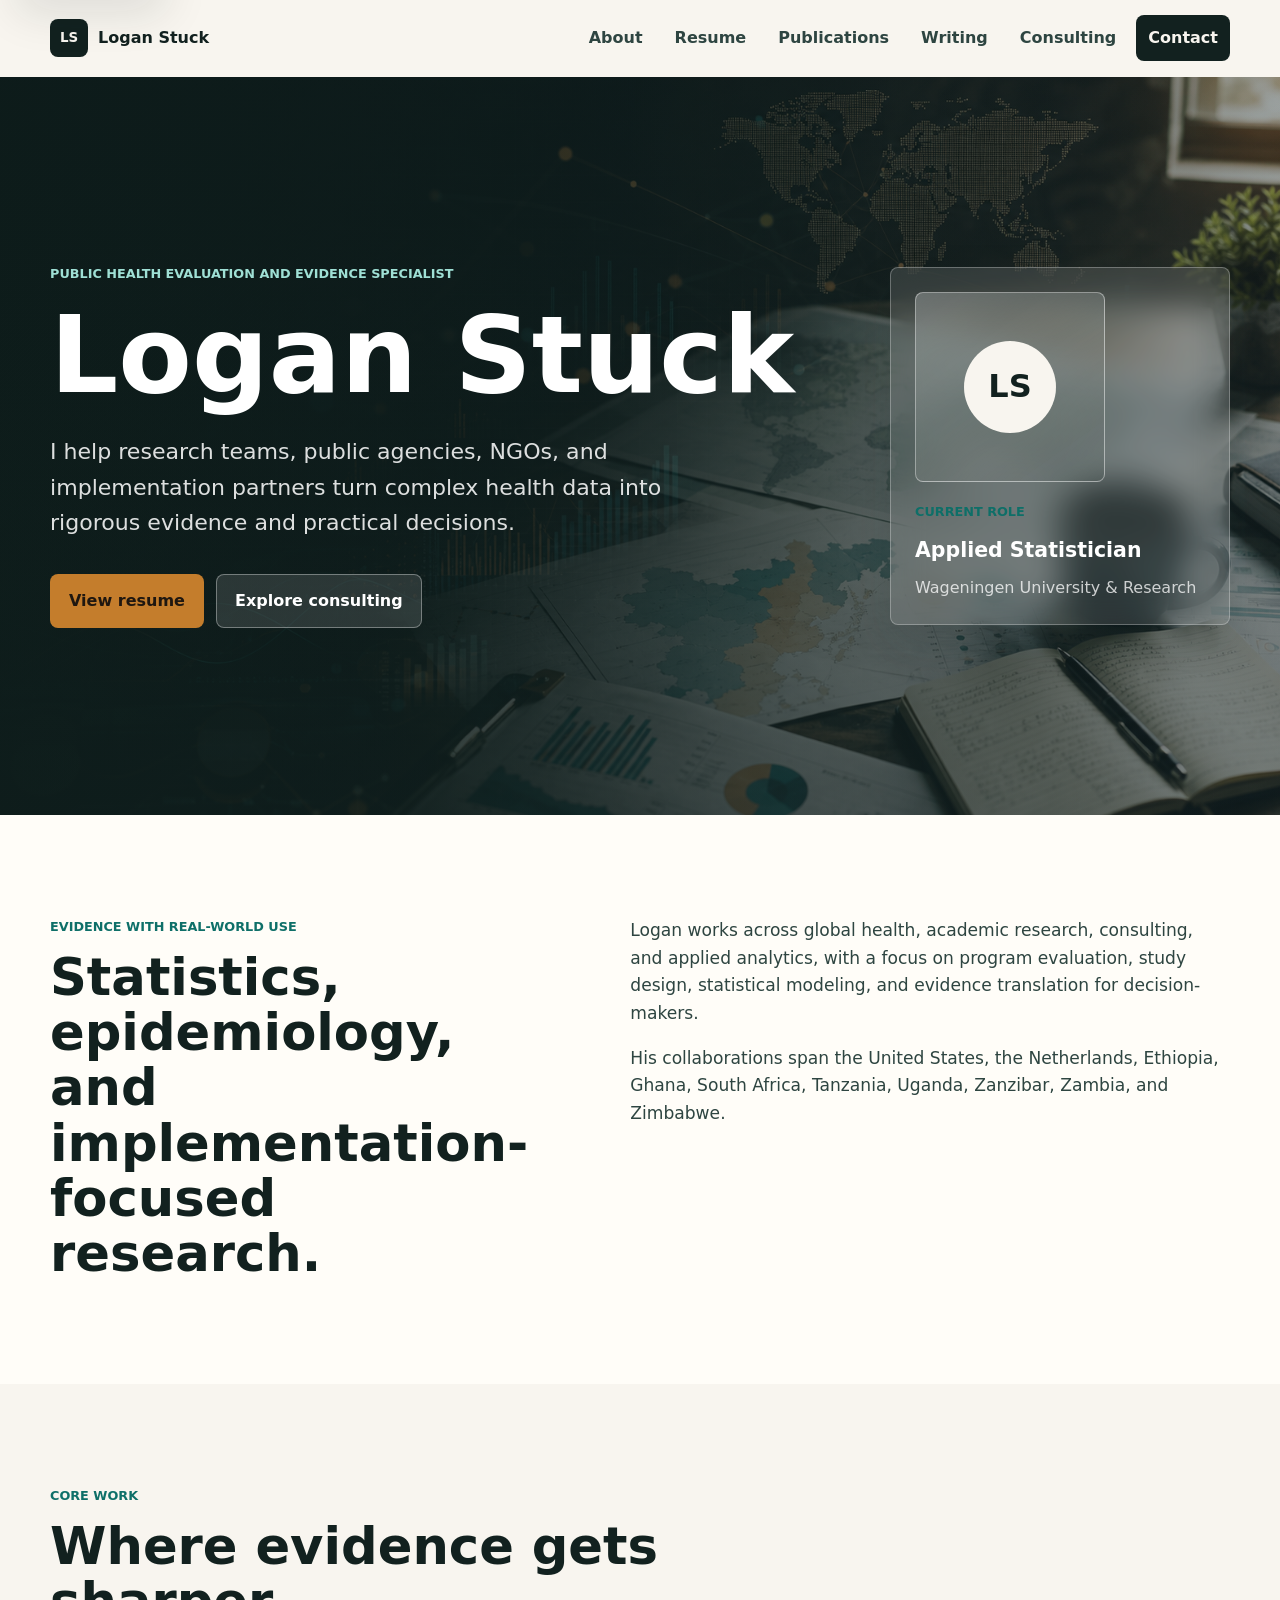
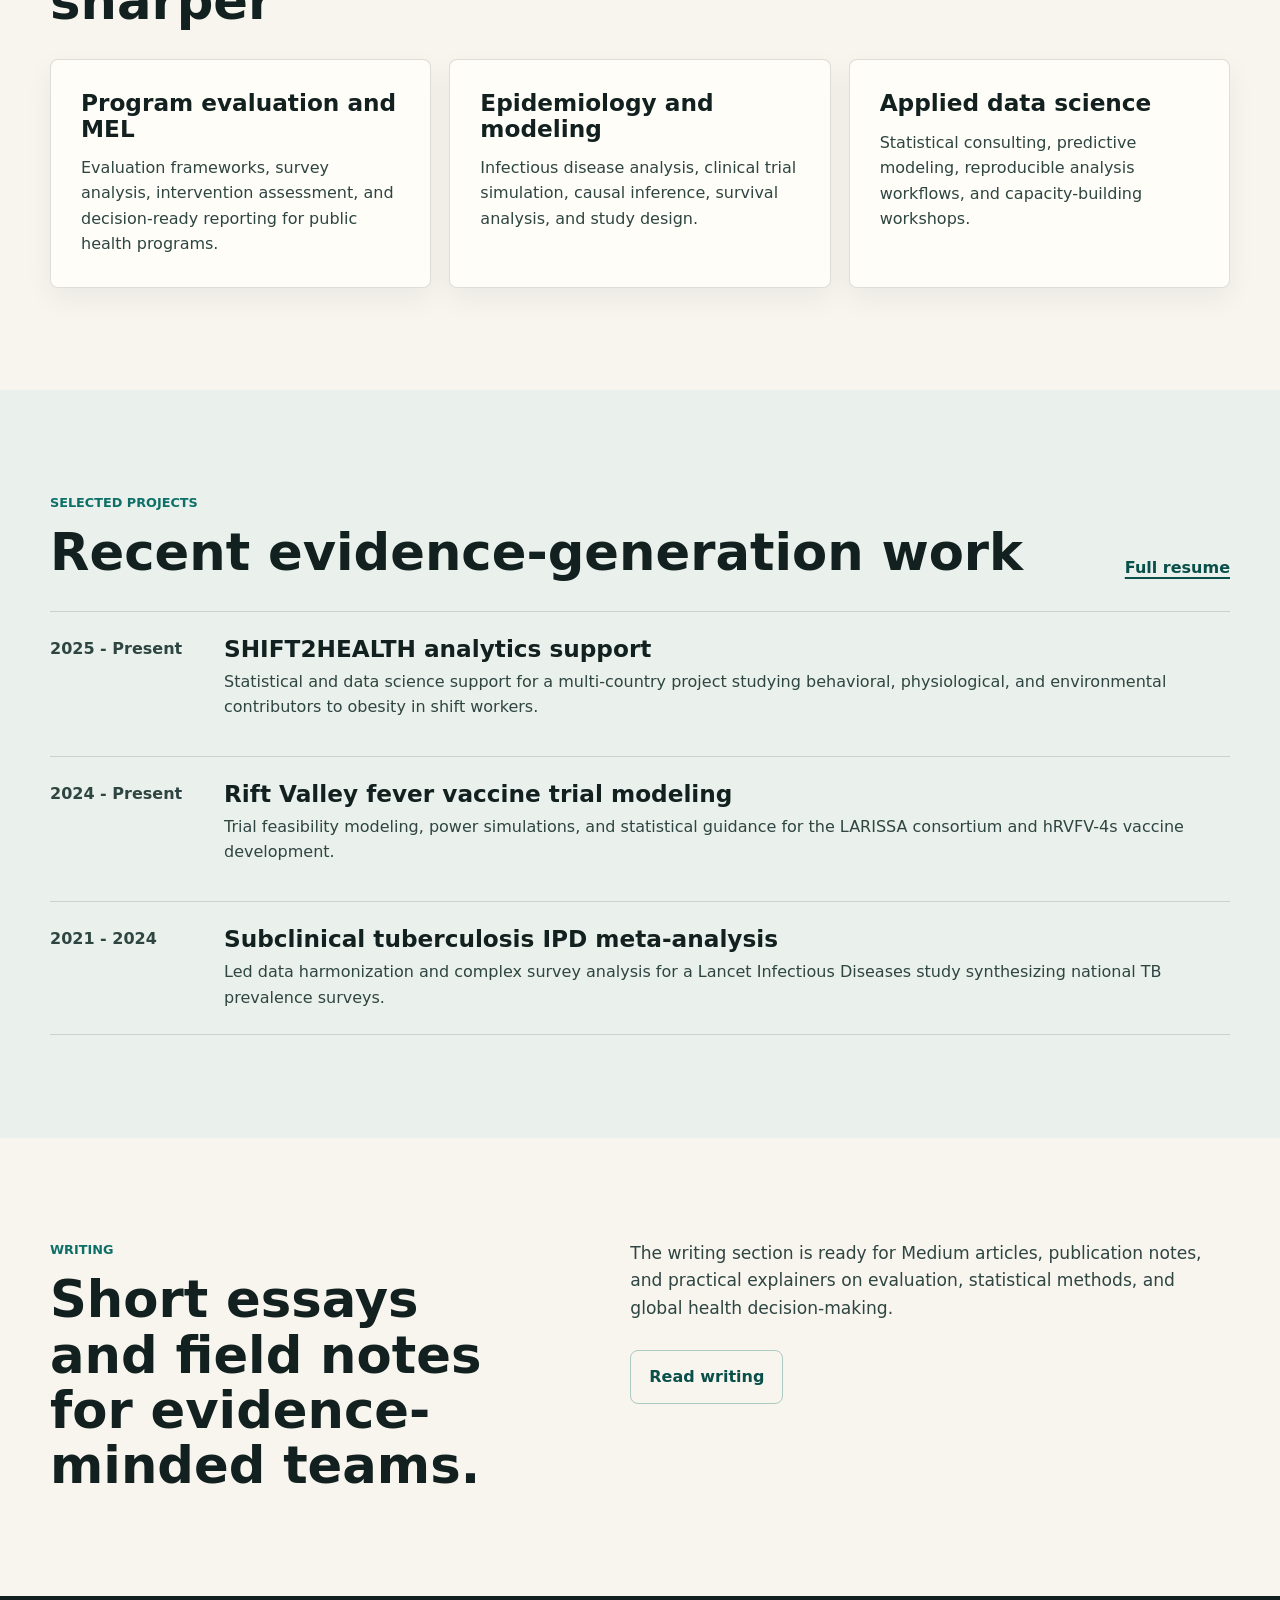
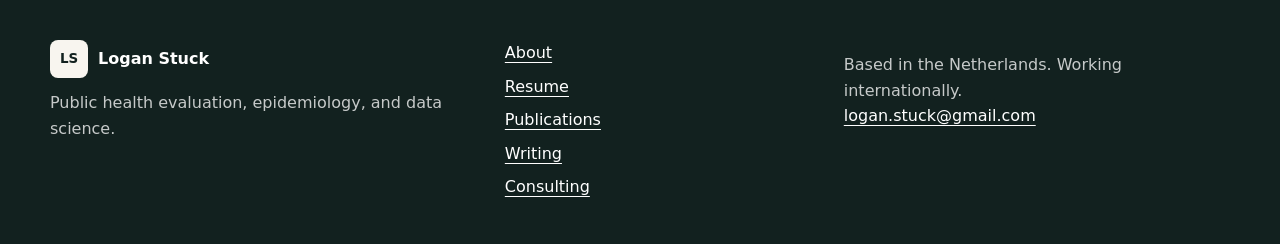
==== index.html @ f43419c1 "Initial static site" ====
<!doctype html>
<html lang="en">
  <head>
    <meta charset="utf-8">
    <meta name="viewport" content="width=device-width, initial-scale=1">
    <title>Logan Stuck | Public Health Evaluation, Epidemiology, and Data Science</title>
    <meta
      name="description"
      content="Logan Stuck is a public health evaluation and evidence specialist working across epidemiology, statistics, monitoring and evaluation, and data-informed decision support."
    >
    <link rel="canonical" href="https://loganstuck.com/">
    <link rel="icon" href="favicon.svg" type="image/svg+xml">
    <link rel="stylesheet" href="assets/css/styles.css">
  </head>
  <body>
    <a class="skip-link" href="#main">Skip to content</a>
    <header class="site-header" data-site-header>
      <div class="container header-inner">
        <a class="brand" href="index.html" aria-label="Logan Stuck home">
          <span class="brand-mark">LS</span>
          <span>Logan Stuck</span>
        </a>
        <button class="nav-toggle" type="button" aria-expanded="false" aria-controls="primary-nav">
          Menu
        </button>
        <nav class="primary-nav" id="primary-nav" aria-label="Primary navigation">
          <a href="about.html">About</a>
          <a href="resume.html">Resume</a>
          <a href="publications.html">Publications</a>
          <a href="writing.html">Writing</a>
          <a href="consulting.html">Consulting</a>
          <a class="nav-cta" href="mailto:logan.stuck@gmail.com">Contact</a>
        </nav>
      </div>
    </header>

    <main id="main">
      <section class="hero hero-home" aria-label="Introduction">
        <div class="hero-overlay"></div>
        <div class="container hero-grid">
          <div class="hero-copy">
            <p class="eyebrow">Public health evaluation and evidence specialist</p>
            <h1>Logan Stuck</h1>
            <p class="hero-lede">
              I help research teams, public agencies, NGOs, and implementation partners turn
              complex health data into rigorous evidence and practical decisions.
            </p>
            <div class="hero-actions" aria-label="Primary actions">
              <a class="button button-primary" href="resume.html">View resume</a>
              <a class="button button-secondary" href="consulting.html">Explore consulting</a>
            </div>
          </div>
          <aside class="profile-panel" aria-label="Professional profile summary">
            <div class="headshot-placeholder" role="img" aria-label="Headshot placeholder for Logan Stuck">
              <span>LS</span>
            </div>
            <div>
              <p class="panel-kicker">Current role</p>
              <p class="panel-title">Applied Statistician</p>
              <p class="panel-text">Wageningen University &amp; Research</p>
            </div>
          </aside>
        </div>
      </section>

      <section class="section section-light">
        <div class="container split-layout">
          <div>
            <p class="eyebrow">Evidence with real-world use</p>
            <h2>Statistics, epidemiology, and implementation-focused research.</h2>
          </div>
          <div class="rich-text">
            <p>
              Logan works across global health, academic research, consulting, and applied analytics,
              with a focus on program evaluation, study design, statistical modeling, and evidence
              translation for decision-makers.
            </p>
            <p>
              His collaborations span the United States, the Netherlands, Ethiopia, Ghana, South
              Africa, Tanzania, Uganda, Zanzibar, Zambia, and Zimbabwe.
            </p>
          </div>
        </div>
      </section>

      <section class="section">
        <div class="container">
          <div class="section-heading">
            <p class="eyebrow">Core work</p>
            <h2>Where evidence gets sharper</h2>
          </div>
          <div class="card-grid three">
            <article class="feature-card">
              <h3>Program evaluation and MEL</h3>
              <p>
                Evaluation frameworks, survey analysis, intervention assessment, and decision-ready
                reporting for public health programs.
              </p>
            </article>
            <article class="feature-card">
              <h3>Epidemiology and modeling</h3>
              <p>
                Infectious disease analysis, clinical trial simulation, causal inference, survival
                analysis, and study design.
              </p>
            </article>
            <article class="feature-card">
              <h3>Applied data science</h3>
              <p>
                Statistical consulting, predictive modeling, reproducible analysis workflows, and
                capacity-building workshops.
              </p>
            </article>
          </div>
        </div>
      </section>

      <section class="section section-muted">
        <div class="container">
          <div class="section-heading section-heading-row">
            <div>
              <p class="eyebrow">Selected projects</p>
              <h2>Recent evidence-generation work</h2>
            </div>
            <a class="text-link" href="resume.html#projects">Full resume</a>
          </div>
          <div class="project-list">
            <article class="project-item">
              <p class="project-year">2025 - Present</p>
              <div>
                <h3>SHIFT2HEALTH analytics support</h3>
                <p>
                  Statistical and data science support for a multi-country project studying behavioral,
                  physiological, and environmental contributors to obesity in shift workers.
                </p>
              </div>
            </article>
            <article class="project-item">
              <p class="project-year">2024 - Present</p>
              <div>
                <h3>Rift Valley fever vaccine trial modeling</h3>
                <p>
                  Trial feasibility modeling, power simulations, and statistical guidance for the
                  LARISSA consortium and hRVFV-4s vaccine development.
                </p>
              </div>
            </article>
            <article class="project-item">
              <p class="project-year">2021 - 2024</p>
              <div>
                <h3>Subclinical tuberculosis IPD meta-analysis</h3>
                <p>
                  Led data harmonization and complex survey analysis for a Lancet Infectious Diseases
                  study synthesizing national TB prevalence surveys.
                </p>
              </div>
            </article>
          </div>
        </div>
      </section>

      <section class="section">
        <div class="container split-layout">
          <div>
            <p class="eyebrow">Writing</p>
            <h2>Short essays and field notes for evidence-minded teams.</h2>
          </div>
          <div class="rich-text">
            <p>
              The writing section is ready for Medium articles, publication notes, and practical
              explainers on evaluation, statistical methods, and global health decision-making.
            </p>
            <a class="button button-outline" href="writing.html">Read writing</a>
          </div>
        </div>
      </section>
    </main>

    <footer class="site-footer">
      <div class="container footer-grid">
        <div>
          <a class="brand footer-brand" href="index.html" aria-label="Logan Stuck home">
            <span class="brand-mark">LS</span>
            <span>Logan Stuck</span>
          </a>
          <p>Public health evaluation, epidemiology, and data science.</p>
        </div>
        <div class="footer-links" aria-label="Footer navigation">
          <a href="about.html">About</a>
          <a href="resume.html">Resume</a>
          <a href="publications.html">Publications</a>
          <a href="writing.html">Writing</a>
          <a href="consulting.html">Consulting</a>
        </div>
        <div class="footer-contact">
          <p>Based in the Netherlands. Working internationally.</p>
          <a href="mailto:logan.stuck@gmail.com">logan.stuck@gmail.com</a>
        </div>
      </div>
    </footer>
    <script src="assets/js/site.js"></script>
  </body>
</html>
---- assets/css/styles.css ----
:root {
  --ink: #12211f;
  --ink-soft: #2e4541;
  --paper: #f8f5ef;
  --surface: #fffdf8;
  --mist: #eaf0eb;
  --teal: #0e6f68;
  --teal-dark: #0a4f4a;
  --amber: #c47d2c;
  --clay: #9c5f4d;
  --line: rgba(18, 33, 31, 0.14);
  --shadow: 0 18px 45px rgba(20, 35, 32, 0.12);
  --radius: 8px;
  --max-width: 1180px;
}

* {
  box-sizing: border-box;
}

html {
  scroll-behavior: smooth;
}

body {
  margin: 0;
  background: var(--paper);
  color: var(--ink);
  font-family: Inter, ui-sans-serif, system-ui, -apple-system, BlinkMacSystemFont, "Segoe UI", sans-serif;
  font-size: 16px;
  line-height: 1.6;
}

img {
  display: block;
  max-width: 100%;
}

a {
  color: inherit;
}

.container {
  width: min(var(--max-width), calc(100% - 40px));
  margin: 0 auto;
}

.skip-link {
  position: absolute;
  left: 16px;
  top: 12px;
  z-index: 100;
  transform: translateY(-140%);
  background: var(--surface);
  color: var(--ink);
  padding: 10px 14px;
  border-radius: var(--radius);
  box-shadow: var(--shadow);
}

.skip-link:focus {
  transform: translateY(0);
}

.site-header {
  position: sticky;
  top: 0;
  z-index: 20;
  background: rgba(248, 245, 239, 0.92);
  border-bottom: 1px solid transparent;
  backdrop-filter: blur(18px);
}

.site-header.is-scrolled {
  border-bottom-color: var(--line);
}

.header-inner {
  min-height: 76px;
  display: flex;
  align-items: center;
  justify-content: space-between;
  gap: 24px;
}

.brand {
  display: inline-flex;
  align-items: center;
  gap: 10px;
  color: var(--ink);
  font-weight: 780;
  text-decoration: none;
  letter-spacing: 0;
}

.brand-mark {
  width: 38px;
  height: 38px;
  display: grid;
  place-items: center;
  border-radius: var(--radius);
  background: var(--ink);
  color: var(--paper);
  font-size: 0.84rem;
  font-weight: 800;
}

.primary-nav {
  display: flex;
  align-items: center;
  gap: 8px;
}

.primary-nav a {
  color: var(--ink-soft);
  text-decoration: none;
  font-weight: 650;
  padding: 10px 12px;
  border-radius: var(--radius);
}

.primary-nav a:hover,
.primary-nav a:focus-visible,
.primary-nav a[aria-current="page"] {
  background: rgba(14, 111, 104, 0.1);
  color: var(--teal-dark);
  outline: none;
}

.primary-nav .nav-cta {
  background: var(--ink);
  color: var(--paper);
}

.primary-nav .nav-cta:hover,
.primary-nav .nav-cta:focus-visible {
  background: var(--teal-dark);
  color: white;
}

.nav-toggle {
  display: none;
  border: 1px solid var(--line);
  background: var(--surface);
  color: var(--ink);
  border-radius: var(--radius);
  padding: 10px 12px;
  font: inherit;
  font-weight: 700;
}

.hero {
  position: relative;
  min-height: min(760px, 82vh);
  display: grid;
  align-items: center;
  overflow: hidden;
  color: white;
}

.hero-home {
  background:
    linear-gradient(90deg, rgba(12, 27, 25, 0.9) 0%, rgba(12, 27, 25, 0.74) 40%, rgba(12, 27, 25, 0.28) 100%),
    url("../images/evidence-analytics-hero.png") center / cover no-repeat;
}

.hero-overlay {
  position: absolute;
  inset: 0;
  background: linear-gradient(180deg, rgba(18, 33, 31, 0.16), rgba(18, 33, 31, 0.34));
  pointer-events: none;
}

.hero-grid {
  position: relative;
  display: grid;
  grid-template-columns: minmax(0, 1fr) 340px;
  align-items: center;
  gap: clamp(32px, 7vw, 90px);
  padding: 70px 0;
}

.hero-copy {
  max-width: 760px;
}

.eyebrow,
.panel-kicker,
.article-source,
.service-number {
  margin: 0 0 12px;
  color: var(--teal);
  font-size: 0.8rem;
  font-weight: 820;
  letter-spacing: 0;
  text-transform: uppercase;
}

.hero .eyebrow {
  color: #9fe0d5;
}

h1,
h2,
h3,
p {
  overflow-wrap: anywhere;
}

h1,
h2,
h3 {
  margin: 0;
  line-height: 1.08;
  letter-spacing: 0;
}

h1 {
  font-size: clamp(3rem, 9vw, 6.7rem);
  max-width: 11ch;
}

.page-hero h1 {
  font-size: clamp(2.5rem, 6vw, 5rem);
  max-width: 12ch;
}

h2 {
  font-size: clamp(2rem, 4vw, 3.4rem);
}

h3 {
  font-size: clamp(1.14rem, 2vw, 1.45rem);
}

.hero-lede,
.page-hero p {
  max-width: 700px;
  margin: 22px 0 0;
  font-size: clamp(1.12rem, 2.1vw, 1.38rem);
  color: rgba(255, 255, 255, 0.86);
}

.hero-actions {
  display: flex;
  flex-wrap: wrap;
  gap: 12px;
  margin-top: 34px;
}

.button {
  display: inline-flex;
  align-items: center;
  justify-content: center;
  min-height: 48px;
  padding: 13px 18px;
  border-radius: var(--radius);
  border: 1px solid transparent;
  font-weight: 780;
  text-decoration: none;
  transition: transform 160ms ease, background 160ms ease, border-color 160ms ease;
}

.button:hover,
.button:focus-visible {
  transform: translateY(-1px);
  outline: none;
}

.button-primary {
  background: var(--amber);
  color: #1f1710;
}

.button-primary:hover,
.button-primary:focus-visible {
  background: #d89443;
}

.button-secondary {
  background: rgba(255, 255, 255, 0.12);
  color: white;
  border-color: rgba(255, 255, 255, 0.35);
}

.button-secondary:hover,
.button-secondary:focus-visible {
  background: rgba(255, 255, 255, 0.2);
}

.button-outline {
  color: var(--teal-dark);
  background: transparent;
  border-color: rgba(14, 111, 104, 0.32);
}

.button-outline:hover,
.button-outline:focus-visible {
  background: rgba(14, 111, 104, 0.08);
}

.profile-panel,
.resume-facts,
.writing-callout,
.consulting-snapshot {
  border: 1px solid rgba(255, 255, 255, 0.28);
  border-radius: var(--radius);
  padding: 24px;
  background: rgba(255, 255, 255, 0.12);
  box-shadow: var(--shadow);
  backdrop-filter: blur(16px);
}

.profile-panel {
  display: grid;
  gap: 20px;
}

.headshot-placeholder {
  width: 190px;
  aspect-ratio: 1;
  display: grid;
  place-items: center;
  border: 1px solid rgba(255, 255, 255, 0.42);
  border-radius: var(--radius);
  background:
    linear-gradient(145deg, rgba(255, 255, 255, 0.28), rgba(255, 255, 255, 0.06)),
    rgba(18, 33, 31, 0.18);
}

.headshot-placeholder span {
  width: 92px;
  height: 92px;
  display: grid;
  place-items: center;
  border-radius: 50%;
  background: var(--paper);
  color: var(--ink);
  font-size: 2rem;
  font-weight: 850;
}

.panel-title {
  margin: 0;
  color: white;
  font-size: 1.28rem;
  font-weight: 800;
}

.panel-text {
  margin: 8px 0 0;
  color: rgba(255, 255, 255, 0.76);
}

.section {
  padding: clamp(70px, 8vw, 112px) 0;
}

.section-light {
  background: var(--surface);
}

.section-muted {
  background: var(--mist);
}

.split-layout {
  display: grid;
  grid-template-columns: minmax(0, 0.9fr) minmax(320px, 1.1fr);
  gap: clamp(32px, 7vw, 96px);
  align-items: start;
}

.rich-text p {
  margin: 0 0 18px;
  color: var(--ink-soft);
  font-size: 1.07rem;
}

.rich-text .button {
  margin-top: 10px;
}

.section-heading {
  max-width: 780px;
  margin-bottom: 30px;
}

.section-heading-row {
  max-width: none;
  display: flex;
  justify-content: space-between;
  align-items: end;
  gap: 24px;
}

.card-grid {
  display: grid;
  gap: 18px;
}

.card-grid.three {
  grid-template-columns: repeat(3, minmax(0, 1fr));
}

.card-grid.two {
  grid-template-columns: repeat(2, minmax(0, 1fr));
}

.feature-card,
.article-card,
.service-card {
  min-height: 100%;
  border: 1px solid var(--line);
  border-radius: var(--radius);
  background: var(--surface);
  padding: clamp(22px, 3vw, 30px);
  box-shadow: 0 10px 28px rgba(20, 35, 32, 0.06);
}

.feature-card p,
.article-card p,
.service-card p {
  margin: 14px 0 0;
  color: var(--ink-soft);
}

.project-list {
  display: grid;
  gap: 12px;
}

.project-item {
  display: grid;
  grid-template-columns: 150px minmax(0, 1fr);
  gap: 24px;
  border-top: 1px solid var(--line);
  padding: 24px 0;
}

.project-item:last-child {
  border-bottom: 1px solid var(--line);
}

.project-item h3 {
  margin-bottom: 8px;
}

.project-item p {
  margin: 0;
  color: var(--ink-soft);
}

.project-year {
  color: var(--clay);
  font-weight: 800;
}

.text-link {
  color: var(--teal-dark);
  font-weight: 800;
  text-decoration-thickness: 2px;
  text-underline-offset: 4px;
}

.page-hero {
  background: var(--ink);
  color: white;
  padding: clamp(80px, 11vw, 150px) 0 clamp(64px, 9vw, 112px);
}

.page-hero-grid {
  display: grid;
  grid-template-columns: minmax(0, 1fr) minmax(280px, 380px);
  gap: clamp(34px, 7vw, 92px);
  align-items: center;
}

.page-hero .eyebrow {
  color: #9fe0d5;
}

.page-hero .button-secondary {
  color: white;
}

.profile-panel-light,
.writing-callout,
.consulting-snapshot,
.resume-facts {
  color: white;
}

.headshot-light {
  width: 100%;
  max-width: 260px;
  margin-bottom: 18px;
}

.narrative {
  max-width: 880px;
}

.narrative p {
  margin: 0 0 24px;
  color: var(--ink-soft);
  font-size: clamp(1.06rem, 1.6vw, 1.25rem);
}

.resume-layout {
  display: grid;
  grid-template-columns: 280px minmax(0, 1fr);
  gap: clamp(32px, 6vw, 76px);
  align-items: start;
}

.resume-sidebar {
  position: sticky;
  top: 104px;
  border: 1px solid var(--line);
  border-radius: var(--radius);
  background: var(--paper);
  padding: 24px;
}

.resume-sidebar h2 {
  margin-top: 24px;
  font-size: 1rem;
}

.resume-sidebar h2:first-child {
  margin-top: 0;
}

.resume-sidebar p,
.resume-sidebar li {
  color: var(--ink-soft);
  font-size: 0.96rem;
}

.clean-list {
  margin: 0;
  padding: 0;
  list-style: none;
}

.clean-list li {
  padding: 6px 0;
  border-bottom: 1px solid var(--line);
}

.resume-main {
  display: grid;
  gap: 54px;
}

.resume-section h2 {
  margin-bottom: 24px;
  font-size: clamp(1.8rem, 3vw, 2.6rem);
}

.timeline {
  display: grid;
  gap: 26px;
}

.timeline.compact {
  gap: 18px;
}

.timeline-item {
  display: grid;
  grid-template-columns: 124px minmax(0, 1fr);
  gap: 22px;
  border-top: 1px solid var(--line);
  padding-top: 22px;
}

.timeline-date {
  margin: 0;
  color: var(--clay);
  font-weight: 820;
}

.timeline-item p {
  margin: 8px 0 0;
  color: var(--ink-soft);
}

.meta {
  color: var(--ink-soft);
  font-weight: 680;
}

.education-list {
  display: grid;
  gap: 18px;
}

.education-list article {
  border-top: 1px solid var(--line);
  padding-top: 18px;
}

.education-list p {
  margin: 7px 0 0;
  color: var(--ink-soft);
}

.publication-list {
  display: grid;
  gap: 18px;
  margin: 0;
  padding-left: 24px;
  color: var(--ink-soft);
}

.publication-list span {
  display: block;
  color: var(--ink);
  font-weight: 780;
}

.publication-list p {
  margin: 6px 0 0;
}

.publication-archive-link {
  margin-top: 22px;
}

.publication-section .section-intro {
  max-width: 720px;
  margin: -10px 0 24px;
  color: var(--ink-soft);
}

.publication-subheading {
  margin: 34px 0 14px;
  font-size: clamp(1.18rem, 2vw, 1.55rem);
}

.publication-section .publication-subheading:first-of-type {
  margin-top: 0;
}

.publication-source p {
  margin: 0 0 18px;
  color: rgba(255, 255, 255, 0.82);
  font-size: 1.15rem;
  font-weight: 780;
}

.publication-source .button {
  width: 100%;
}

.publication-root {
  display: grid;
  gap: 52px;
}

.publication-group {
  display: grid;
  gap: 18px;
}

.publication-group-heading {
  display: flex;
  align-items: end;
  justify-content: space-between;
  gap: 18px;
  border-bottom: 1px solid var(--line);
  padding-bottom: 14px;
}

.publication-group-heading h2 {
  font-size: clamp(1.7rem, 3vw, 2.5rem);
}

.publication-group-heading span {
  min-width: 42px;
  border-radius: var(--radius);
  background: rgba(14, 111, 104, 0.1);
  color: var(--teal-dark);
  font-weight: 820;
  text-align: center;
  padding: 5px 8px;
}

.publication-page-list {
  display: grid;
  gap: 0;
  margin: 0;
  padding-left: 24px;
  color: var(--ink-soft);
}

.publication-entry {
  padding: 18px 0;
  border-bottom: 1px solid var(--line);
}

.publication-entry h3 {
  font-size: clamp(1.08rem, 1.8vw, 1.35rem);
  line-height: 1.25;
}

.publication-authors,
.publication-meta {
  margin: 8px 0 0;
  color: var(--ink-soft);
}

.publication-authors {
  font-weight: 620;
}

.publication-loading,
.publication-error {
  border: 1px solid var(--line);
  border-radius: var(--radius);
  background: var(--paper);
  padding: 24px;
  color: var(--ink-soft);
}

.publication-error h2 {
  margin-bottom: 10px;
  font-size: clamp(1.4rem, 3vw, 2rem);
}

.publication-error p {
  margin: 0 0 16px;
}

.resume-facts {
  display: grid;
  gap: 18px;
}

.resume-facts div {
  display: grid;
  gap: 5px;
  padding-bottom: 16px;
  border-bottom: 1px solid rgba(255, 255, 255, 0.2);
}

.resume-facts div:last-child {
  padding-bottom: 0;
  border-bottom: 0;
}

.resume-facts strong {
  color: #9fe0d5;
}

.resume-facts span {
  color: rgba(255, 255, 255, 0.82);
}

.tag-list {
  display: flex;
  flex-wrap: wrap;
  gap: 10px;
  margin: 0;
  padding: 0;
  list-style: none;
}

.tag-list li {
  border: 1px solid rgba(255, 255, 255, 0.28);
  border-radius: var(--radius);
  padding: 8px 10px;
  color: rgba(255, 255, 255, 0.86);
}

.article-card a {
  display: inline-flex;
  margin-top: 22px;
  color: var(--teal-dark);
  font-weight: 800;
  text-decoration-thickness: 2px;
  text-underline-offset: 4px;
}

.service-card {
  display: grid;
  align-content: start;
}

.service-number {
  color: var(--amber);
}

.process-band {
  display: grid;
  grid-template-columns: minmax(0, 0.8fr) minmax(320px, 1.2fr);
  gap: clamp(32px, 7vw, 86px);
}

.process-list {
  display: grid;
  gap: 16px;
  margin: 0;
  padding: 0;
  list-style: none;
}

.process-list li {
  border-top: 1px solid var(--line);
  padding: 18px 0 0;
  color: var(--ink-soft);
}

.process-list strong {
  display: block;
  color: var(--ink);
}

.site-footer {
  background: var(--ink);
  color: rgba(255, 255, 255, 0.76);
  padding: 44px 0;
}

.footer-grid {
  display: grid;
  grid-template-columns: 1.1fr 0.8fr 1fr;
  gap: 30px;
  align-items: start;
}

.footer-brand {
  color: white;
}

.footer-brand .brand-mark {
  background: var(--paper);
  color: var(--ink);
}

.footer-grid p {
  margin: 12px 0 0;
}

.footer-links {
  display: grid;
  gap: 8px;
}

.footer-links a,
.footer-contact a {
  color: white;
  text-decoration-thickness: 1px;
  text-underline-offset: 4px;
}

@media (max-width: 900px) {
  .header-inner {
    min-height: 68px;
  }

  .nav-toggle {
    display: inline-flex;
  }

  .primary-nav {
    position: absolute;
    left: 20px;
    right: 20px;
    top: 72px;
    display: none;
    flex-direction: column;
    align-items: stretch;
    gap: 4px;
    border: 1px solid var(--line);
    border-radius: var(--radius);
    background: var(--surface);
    padding: 10px;
    box-shadow: var(--shadow);
  }

  .primary-nav.is-open {
    display: flex;
  }

  .primary-nav .nav-cta {
    text-align: center;
  }

  .hero {
    min-height: auto;
  }

  .hero-grid,
  .page-hero-grid,
  .split-layout,
  .resume-layout,
  .process-band {
    grid-template-columns: 1fr;
  }

  .hero-grid {
    padding: 72px 0 58px;
  }

  .profile-panel {
    max-width: 360px;
  }

  .card-grid.three,
  .card-grid.two {
    grid-template-columns: 1fr;
  }

  .section-heading-row {
    align-items: start;
    flex-direction: column;
  }

  .resume-sidebar {
    position: static;
  }

  .footer-grid {
    grid-template-columns: 1fr;
  }
}

@media (max-width: 620px) {
  .container {
    width: min(var(--max-width), calc(100% - 28px));
  }

  h1 {
    font-size: clamp(2.6rem, 15vw, 4rem);
  }

  .page-hero h1 {
    font-size: clamp(2.2rem, 12vw, 3.5rem);
  }

  .hero-home {
    background:
      linear-gradient(180deg, rgba(12, 27, 25, 0.92) 0%, rgba(12, 27, 25, 0.82) 58%, rgba(12, 27, 25, 0.64) 100%),
      url("../images/evidence-analytics-hero.png") center / cover no-repeat;
  }

  .hero-actions,
  .button {
    width: 100%;
  }

  .project-item,
  .timeline-item {
    grid-template-columns: 1fr;
    gap: 8px;
  }

  .headshot-placeholder {
    width: 160px;
  }

  .profile-panel,
  .resume-facts,
  .writing-callout,
  .consulting-snapshot {
    padding: 20px;
  }
}
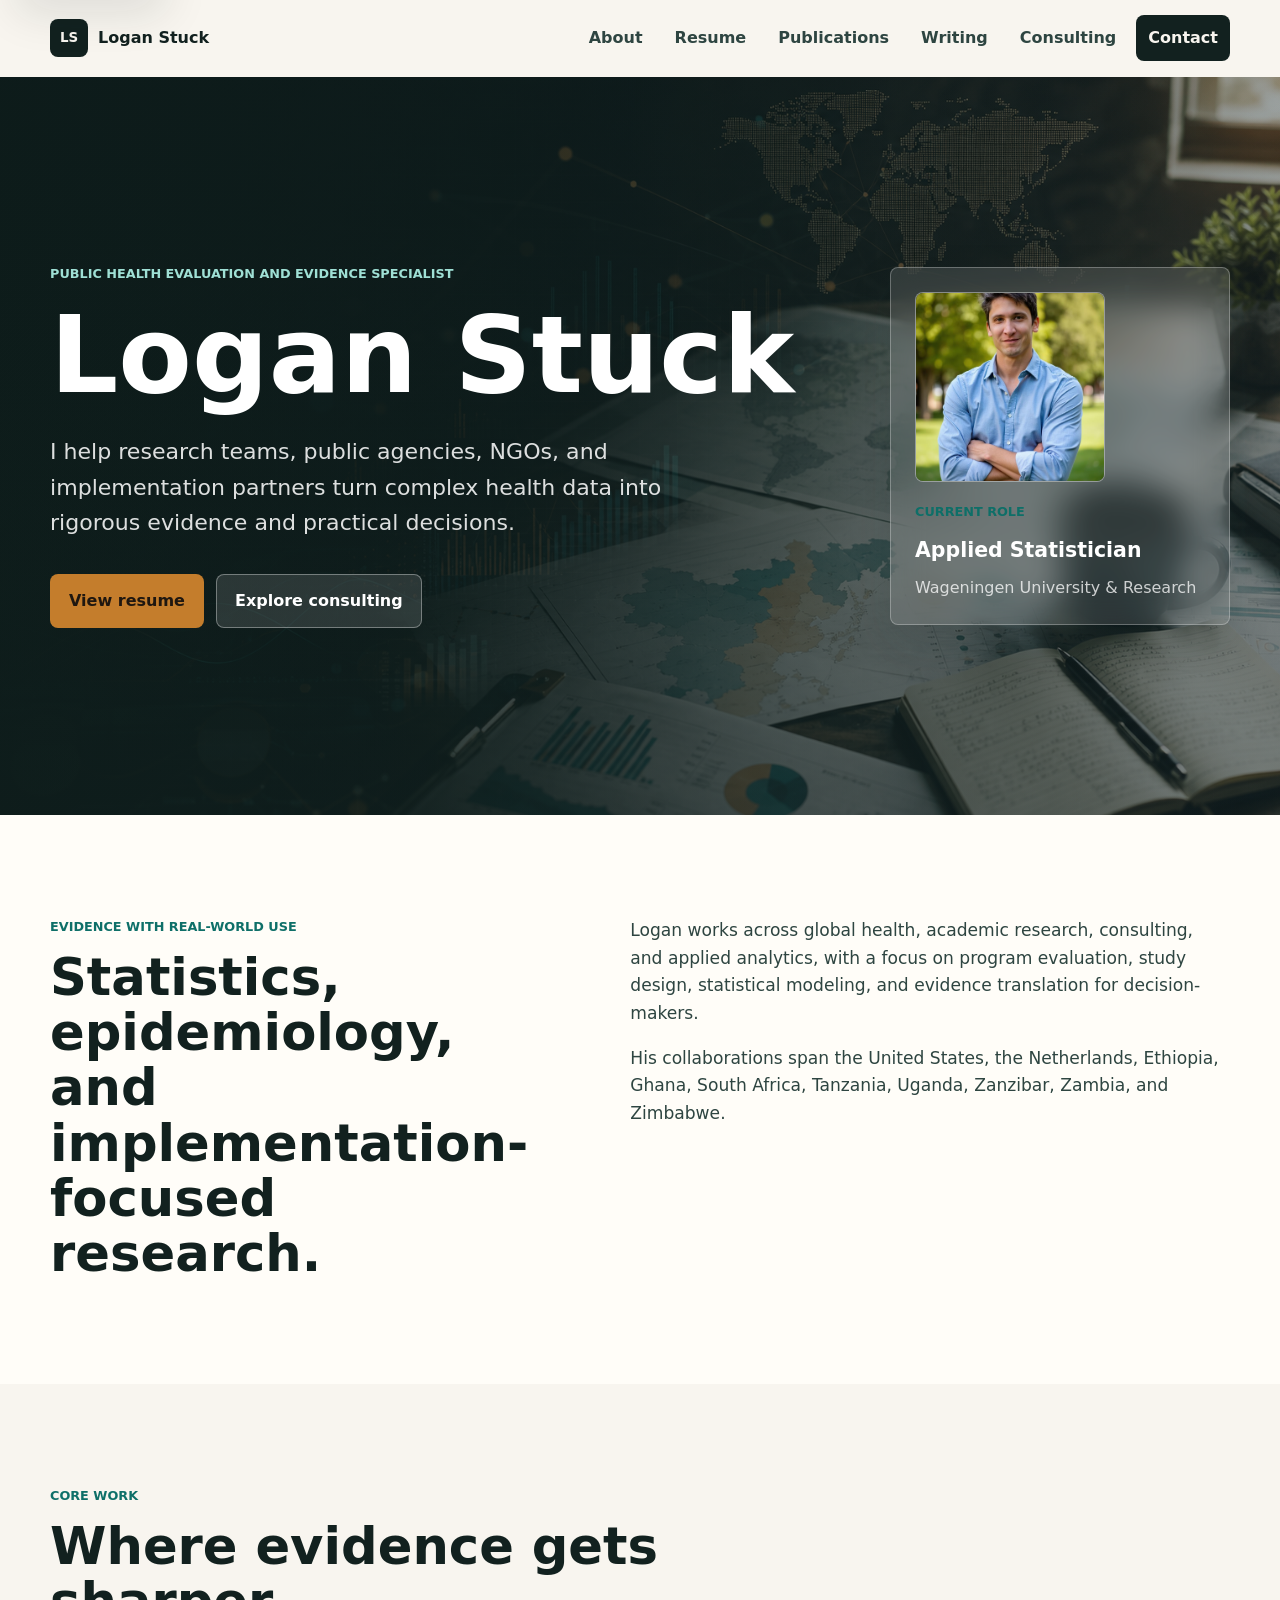
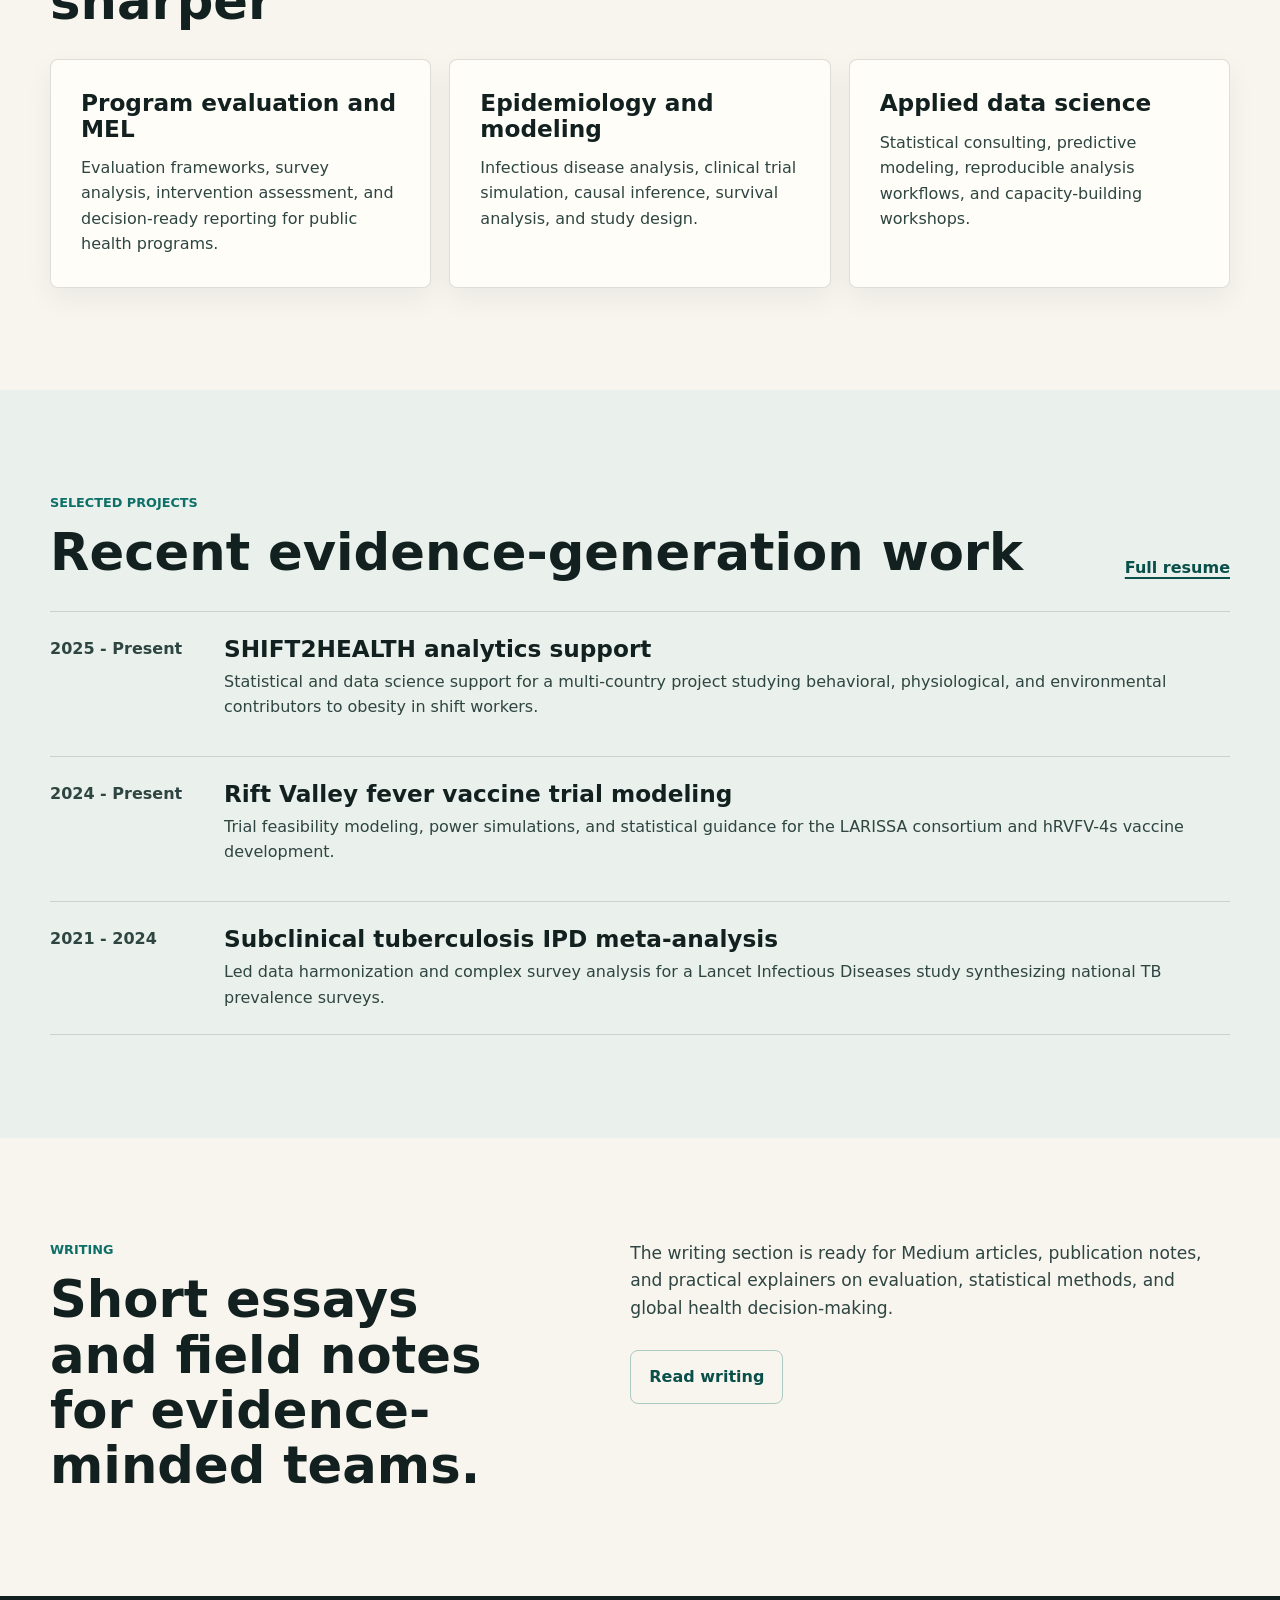
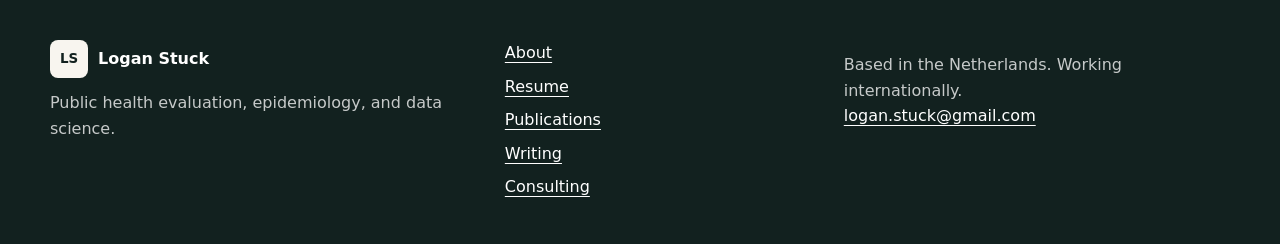
==== commit 4bec3f63: "Add headshot to site" ====
--- a/index.html
+++ b/index.html
@@ -51,9 +51,7 @@
             </div>
           </div>
           <aside class="profile-panel" aria-label="Professional profile summary">
-            <div class="headshot-placeholder" role="img" aria-label="Headshot placeholder for Logan Stuck">
-              <span>LS</span>
-            </div>
+            <img class="headshot-image" src="assets/images/39.jpeg" alt="Portrait of Logan Stuck">
             <div>
               <p class="panel-kicker">Current role</p>
               <p class="panel-title">Applied Statistician</p>
--- a/assets/css/styles.css
+++ b/assets/css/styles.css
@@ -340,6 +340,17 @@
   font-weight: 850;
 }
 
+.headshot-image {
+  width: 190px;
+  aspect-ratio: 1;
+  display: block;
+  border: 1px solid rgba(255, 255, 255, 0.42);
+  border-radius: var(--radius);
+  object-fit: cover;
+  object-position: center;
+  background: rgba(18, 33, 31, 0.18);
+}
+
 .panel-title {
   margin: 0;
   color: white;
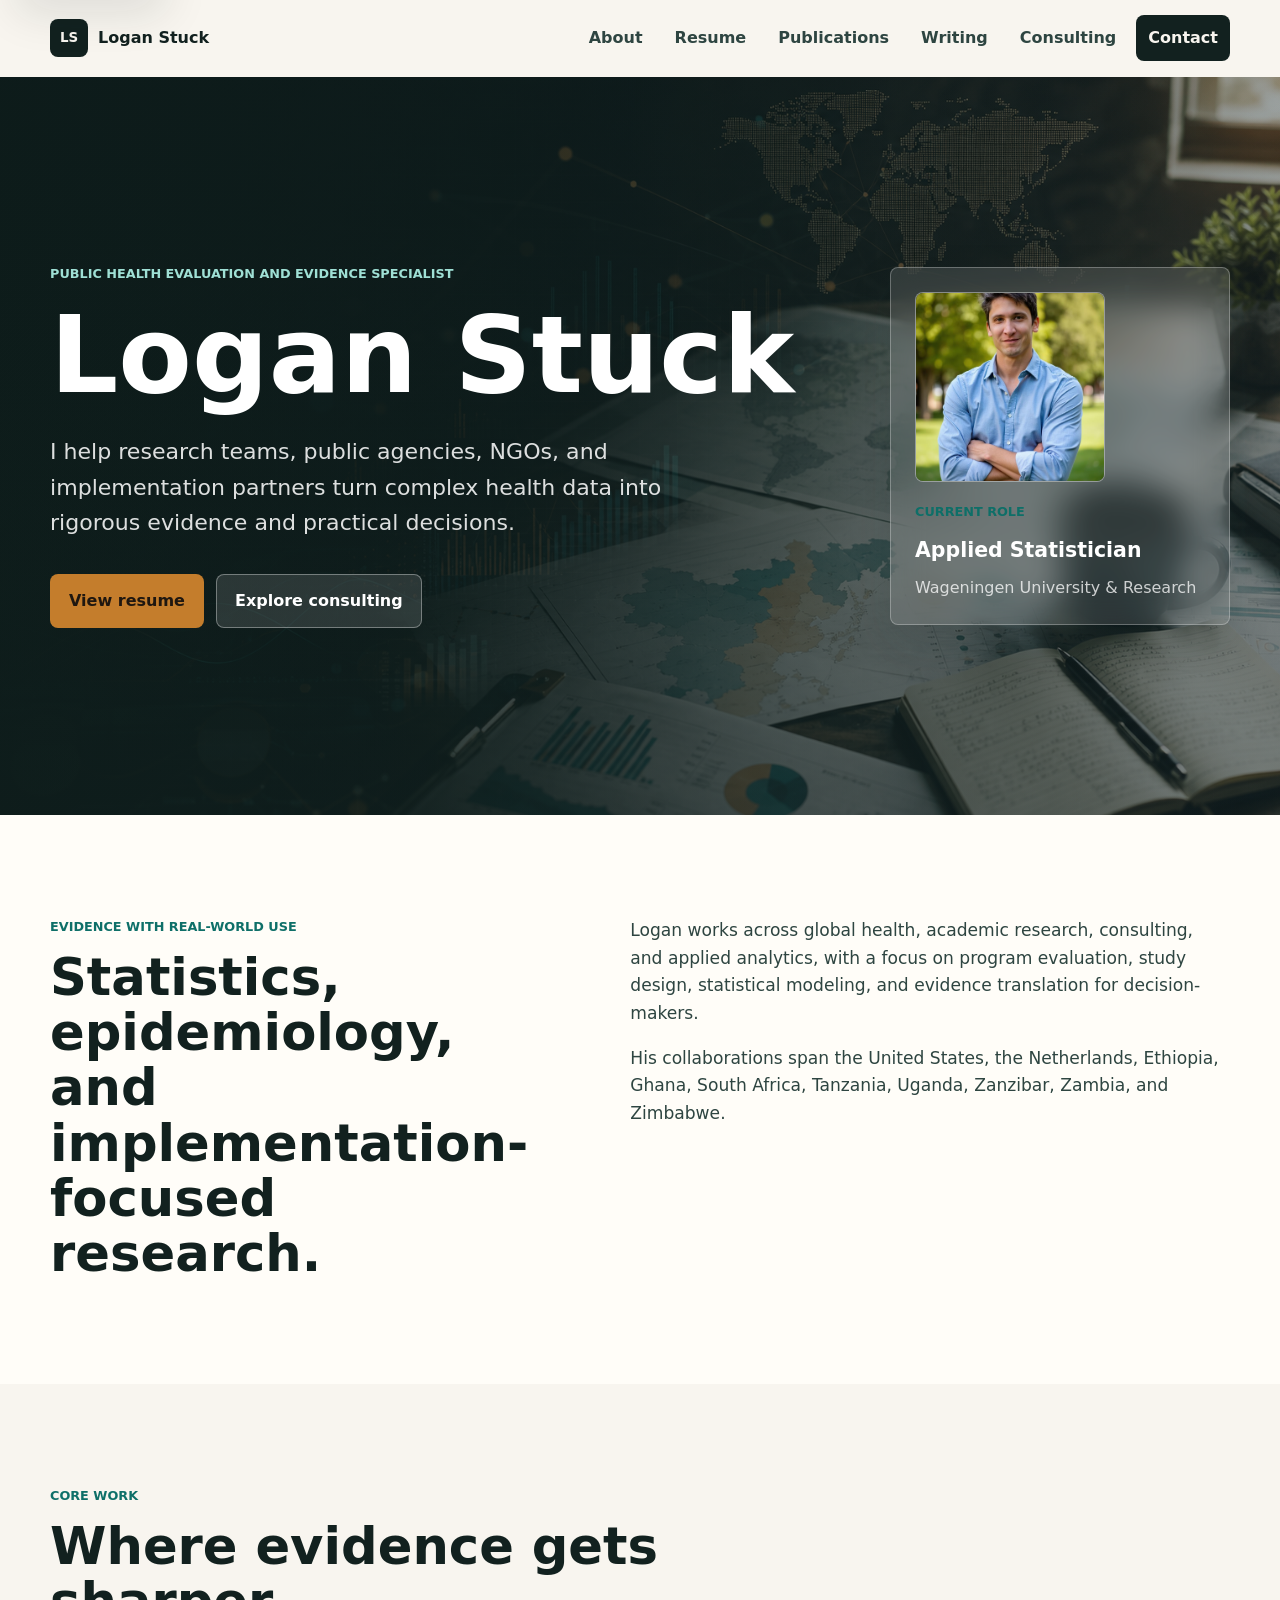
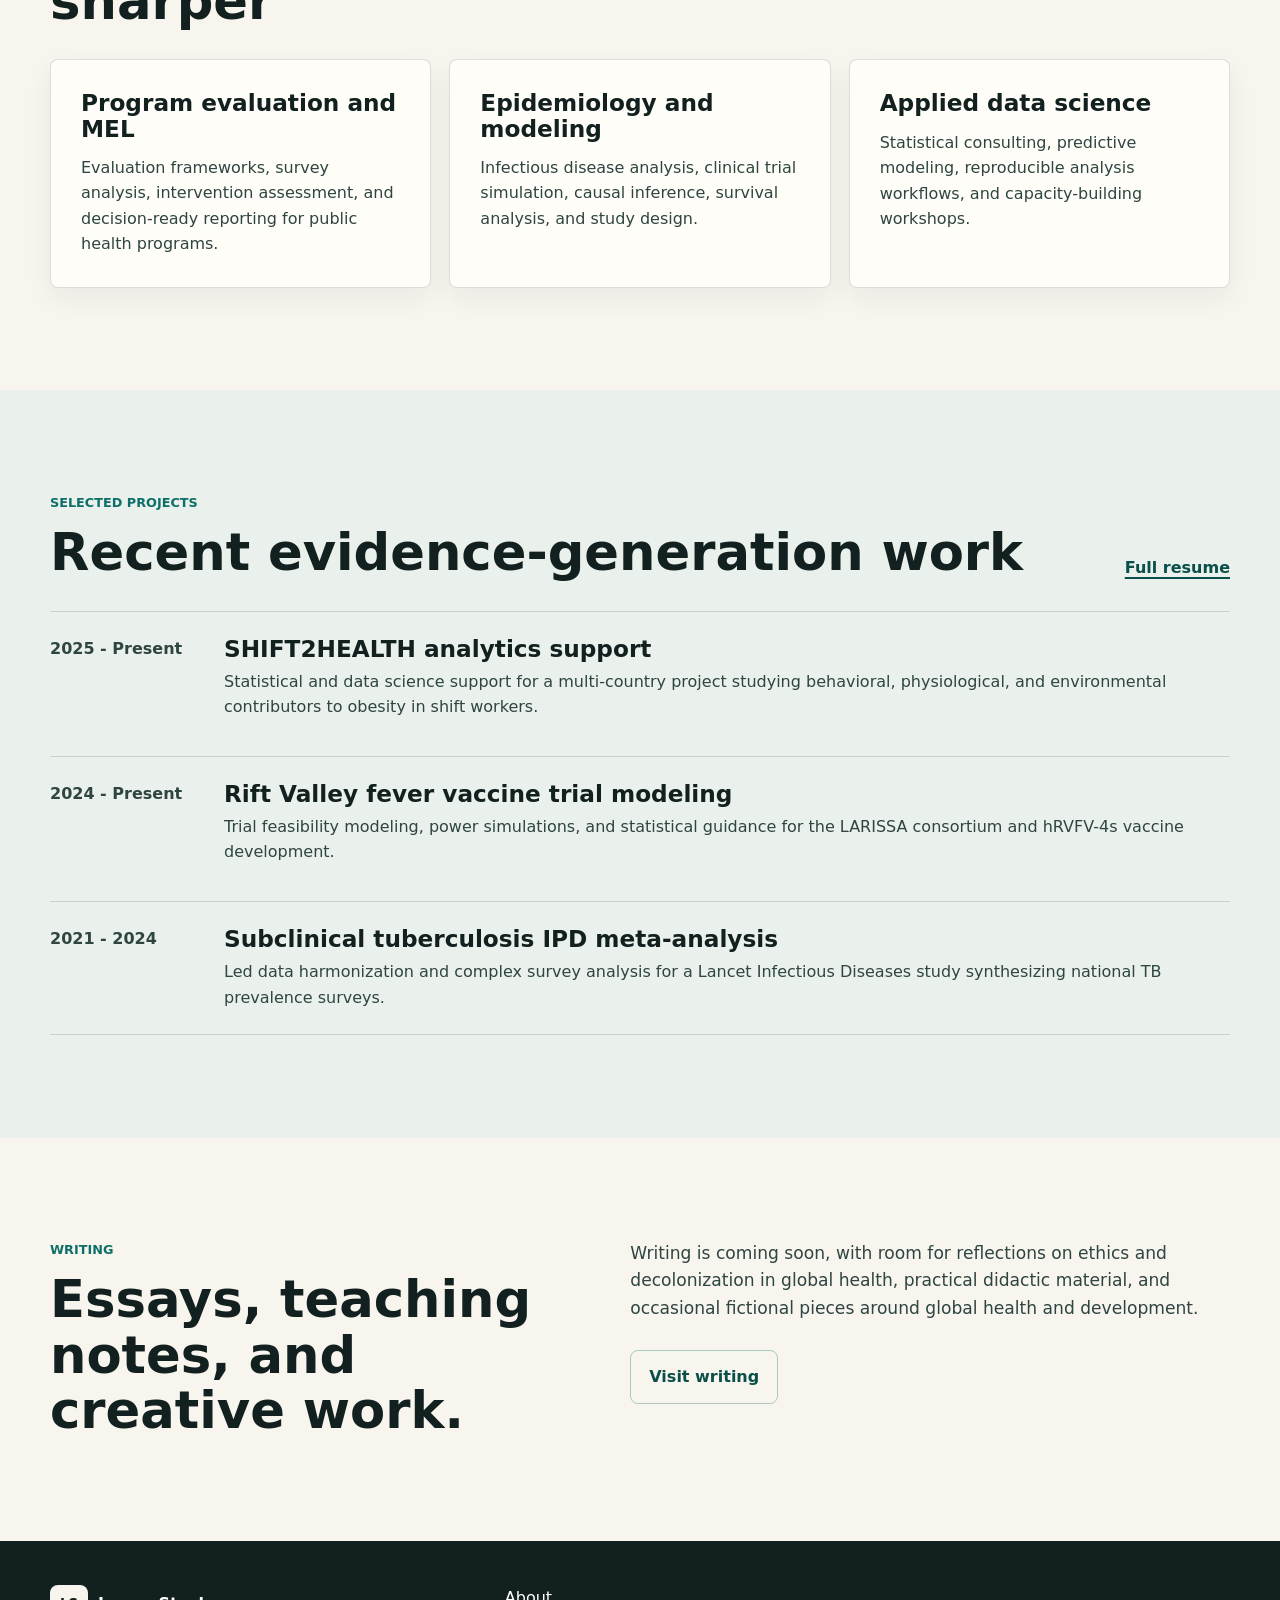
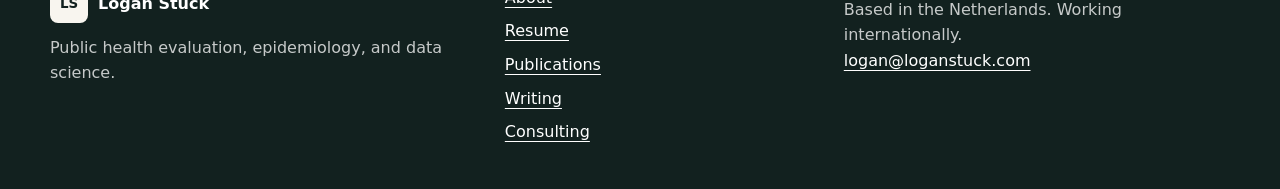
==== commit 67317af9: "Polish live site copy" ====
--- a/index.html
+++ b/index.html
@@ -29,7 +29,7 @@
           <a href="publications.html">Publications</a>
           <a href="writing.html">Writing</a>
           <a href="consulting.html">Consulting</a>
-          <a class="nav-cta" href="mailto:logan.stuck@gmail.com">Contact</a>
+          <a class="nav-cta" href="mailto:logan@loganstuck.com">Contact</a>
         </nav>
       </div>
     </header>
@@ -161,14 +161,15 @@
         <div class="container split-layout">
           <div>
             <p class="eyebrow">Writing</p>
-            <h2>Short essays and field notes for evidence-minded teams.</h2>
+            <h2>Essays, teaching notes, and creative work.</h2>
           </div>
           <div class="rich-text">
             <p>
-              The writing section is ready for Medium articles, publication notes, and practical
-              explainers on evaluation, statistical methods, and global health decision-making.
-            </p>
-            <a class="button button-outline" href="writing.html">Read writing</a>
+              Writing is coming soon, with room for reflections on ethics and decolonization in
+              global health, practical didactic material, and occasional fictional pieces around
+              global health and development.
+            </p>
+            <a class="button button-outline" href="writing.html">Visit writing</a>
           </div>
         </div>
       </section>
@@ -192,7 +193,7 @@
         </div>
         <div class="footer-contact">
           <p>Based in the Netherlands. Working internationally.</p>
-          <a href="mailto:logan.stuck@gmail.com">logan.stuck@gmail.com</a>
+          <a href="mailto:logan@loganstuck.com">logan@loganstuck.com</a>
         </div>
       </div>
     </footer>
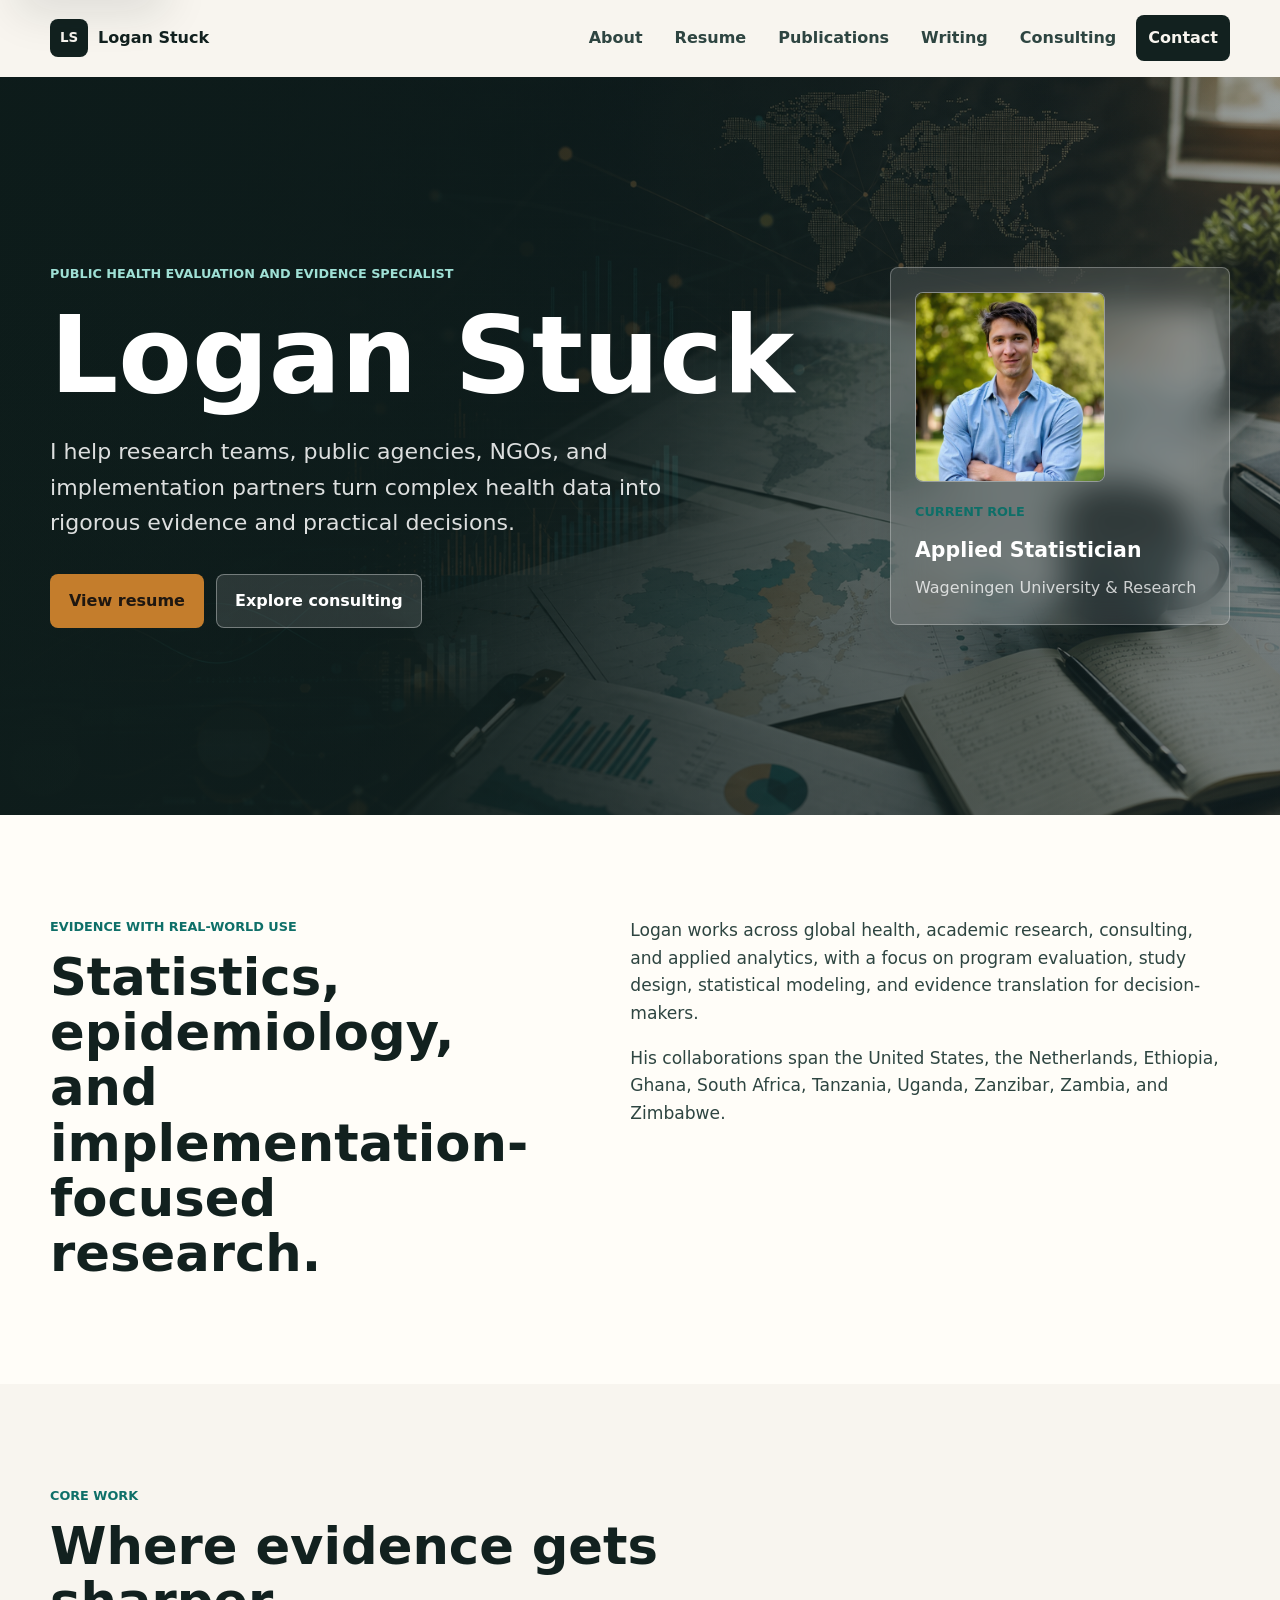
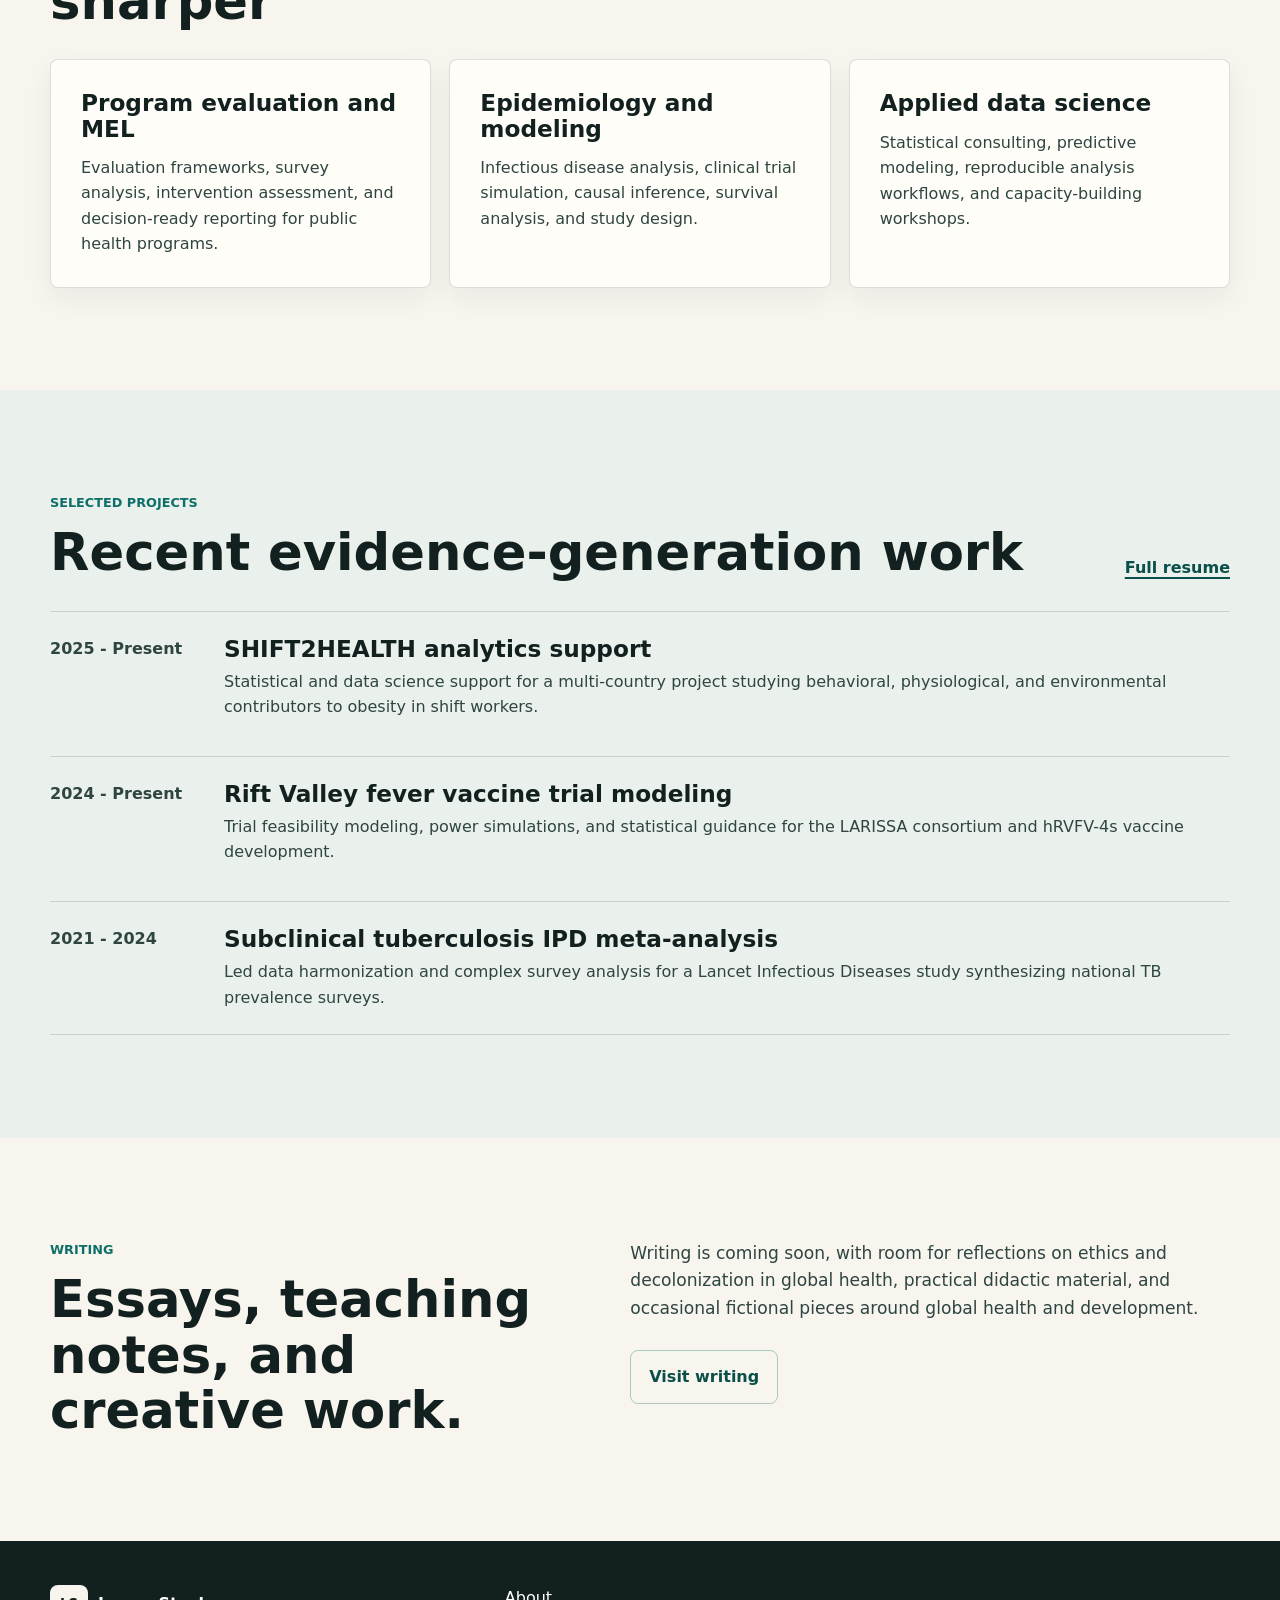
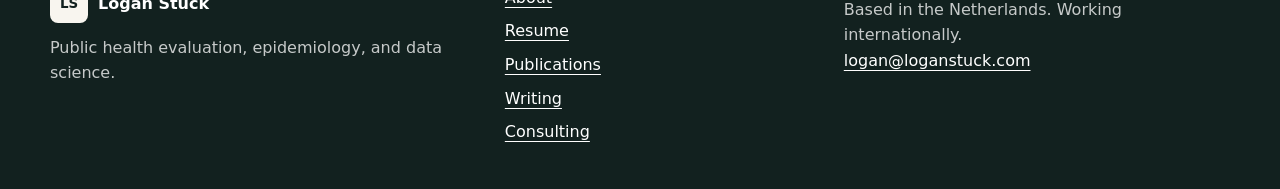
==== commit 3f131ae4: "Add Cloudflare Web Analytics to site pages" ====
--- a/index.html
+++ b/index.html
@@ -198,5 +198,8 @@
       </div>
     </footer>
     <script src="assets/js/site.js"></script>
+    <!-- Cloudflare Web Analytics -->
+    <script type="module" src="https://static.cloudflareinsights.com/beacon.min.js" data-cf-beacon='{"token":"18aa4a566dab415485953c97b1da8213"}'></script>
+    <!-- End Cloudflare Web Analytics -->
   </body>
 </html>
--- a/assets/css/styles.css
+++ b/assets/css/styles.css
@@ -347,7 +347,7 @@
   border: 1px solid rgba(255, 255, 255, 0.42);
   border-radius: var(--radius);
   object-fit: cover;
-  object-position: center;
+  object-position: center top;
   background: rgba(18, 33, 31, 0.18);
 }
 
@@ -568,6 +568,15 @@
 .resume-section h2 {
   margin-bottom: 24px;
   font-size: clamp(1.8rem, 3vw, 2.6rem);
+}
+
+.resume-subheading {
+  margin: 32px 0 16px;
+  font-size: 1.15rem;
+}
+
+.resume-section h2 + .resume-subheading {
+  margin-top: 0;
 }
 
 .timeline {
@@ -793,6 +802,103 @@
   font-weight: 800;
   text-decoration-thickness: 2px;
   text-underline-offset: 4px;
+}
+
+.writing-feature {
+  display: grid;
+  grid-template-columns: minmax(280px, 0.85fr) minmax(0, 1.15fr);
+  gap: clamp(26px, 5vw, 64px);
+  align-items: center;
+  padding: clamp(18px, 3vw, 30px);
+}
+
+.writing-feature img {
+  width: 100%;
+  aspect-ratio: 4 / 3;
+  object-fit: cover;
+  border-radius: calc(var(--radius) - 2px);
+}
+
+.writing-feature h3 {
+  font-size: clamp(1.7rem, 3.5vw, 2.8rem);
+}
+
+.writing-feature .article-source {
+  margin-top: 0;
+}
+
+.writing-feature .article-subtitle {
+  color: var(--ink);
+  font-size: 1.08rem;
+  font-weight: 700;
+}
+
+.article-hero-copy {
+  max-width: 900px;
+}
+
+.article-hero h1 {
+  max-width: 15ch;
+}
+
+.article-hero p:last-child {
+  max-width: 760px;
+}
+
+.article-section {
+  padding-top: clamp(42px, 7vw, 82px);
+}
+
+.article-prose,
+.article-footer-link {
+  max-width: 680px;
+}
+
+.article-prose p {
+  margin: 0 0 1.55em;
+  color: var(--ink-soft);
+  font-family: Iowan Old Style, Charter, "Palatino Linotype", Palatino, Georgia, serif;
+  font-size: clamp(1.2rem, 1.7vw, 1.34rem);
+  line-height: 1.78;
+}
+
+.article-prose .article-figure + p {
+  color: var(--ink);
+  font-size: clamp(1.28rem, 1.9vw, 1.45rem);
+}
+
+.article-prose h2,
+.article-prose h3,
+.article-prose h4 {
+  margin: 2.2em 0 0.7em;
+}
+
+.article-break {
+  margin: clamp(48px, 8vw, 82px) auto;
+  color: var(--ink);
+  font-family: Georgia, serif;
+  font-size: 1.45rem;
+  font-weight: 700;
+  letter-spacing: 0.55em;
+  line-height: 1;
+  text-align: center;
+  text-indent: 0.55em;
+}
+
+.article-figure {
+  margin: 0 0 clamp(36px, 6vw, 64px);
+}
+
+.article-figure img {
+  width: 100%;
+  border-radius: var(--radius);
+  box-shadow: var(--shadow);
+}
+
+.article-footer-link {
+  margin-top: clamp(48px, 8vw, 82px);
+  padding-top: 28px;
+  border-top: 1px solid var(--line);
 }
 
 .service-card {
@@ -908,7 +1014,8 @@
   .page-hero-grid,
   .split-layout,
   .resume-layout,
-  .process-band {
+  .process-band,
+  .writing-feature {
     grid-template-columns: 1fr;
   }
 
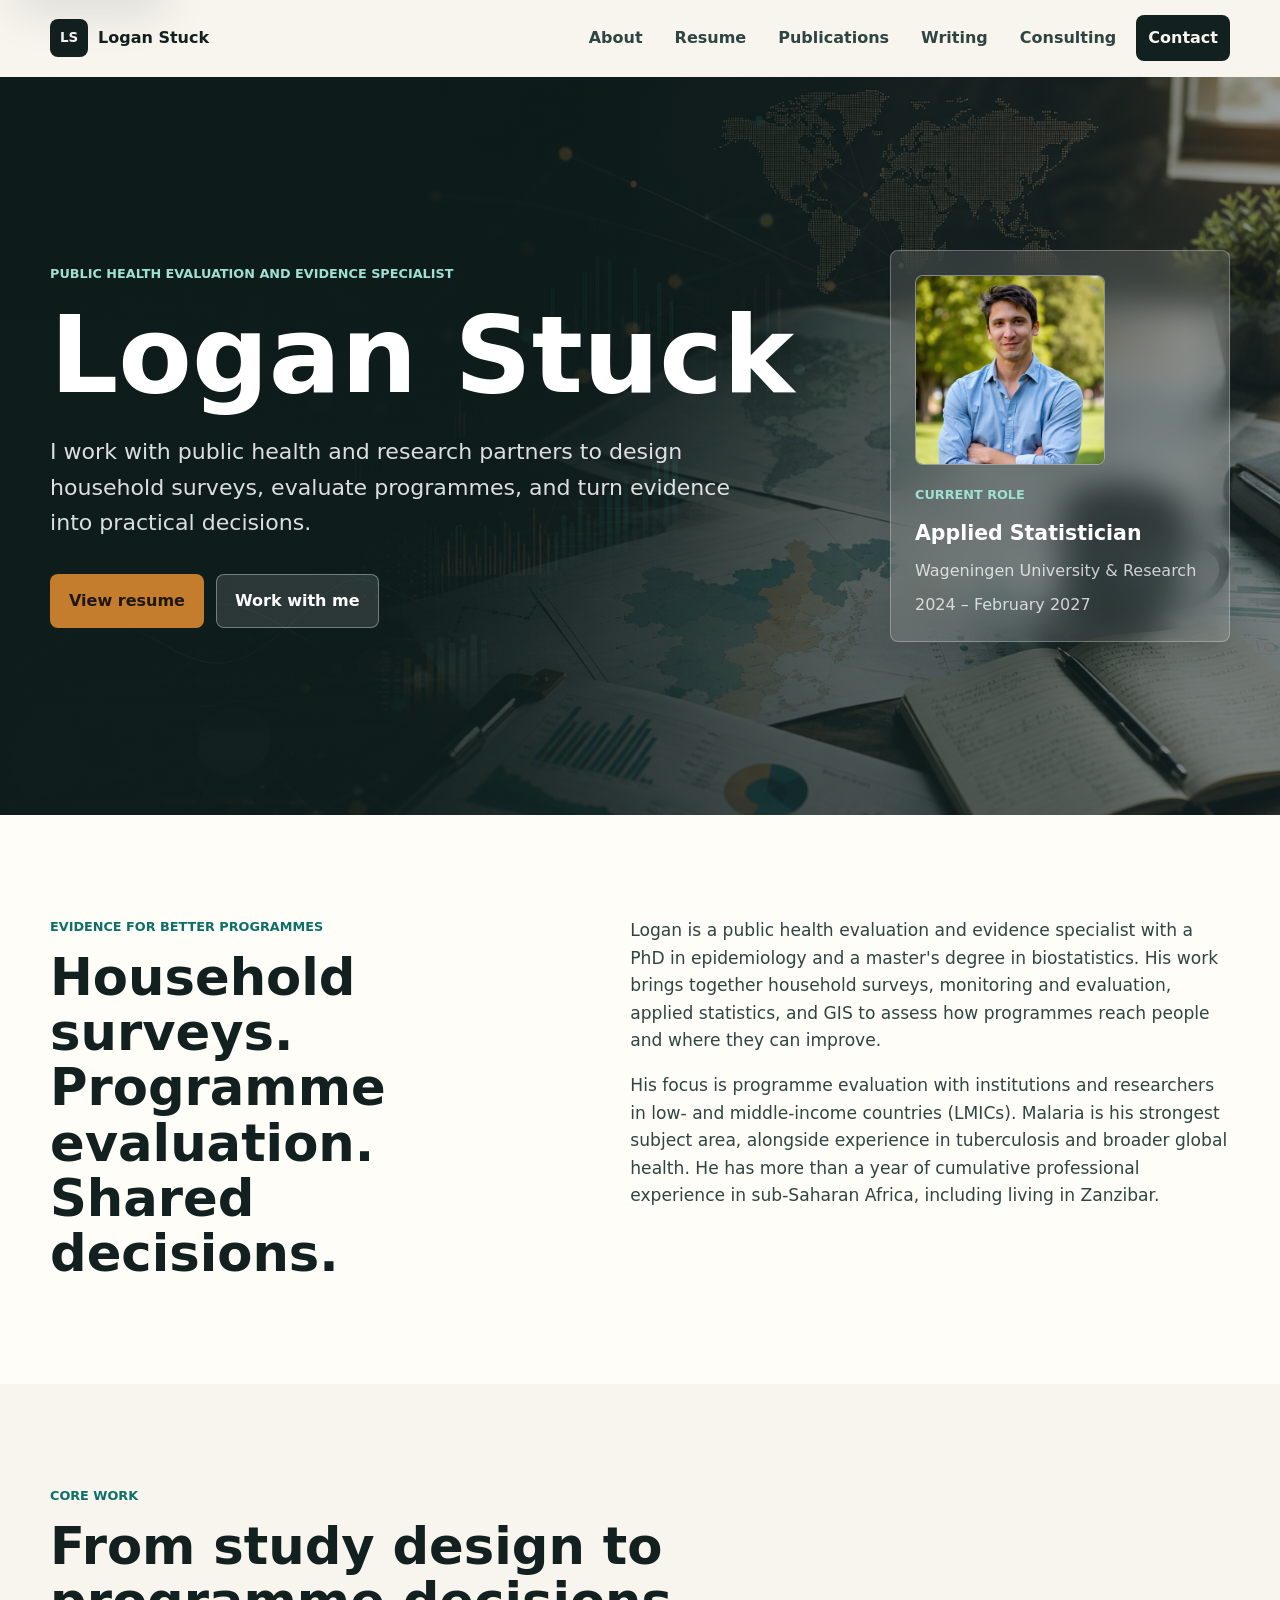
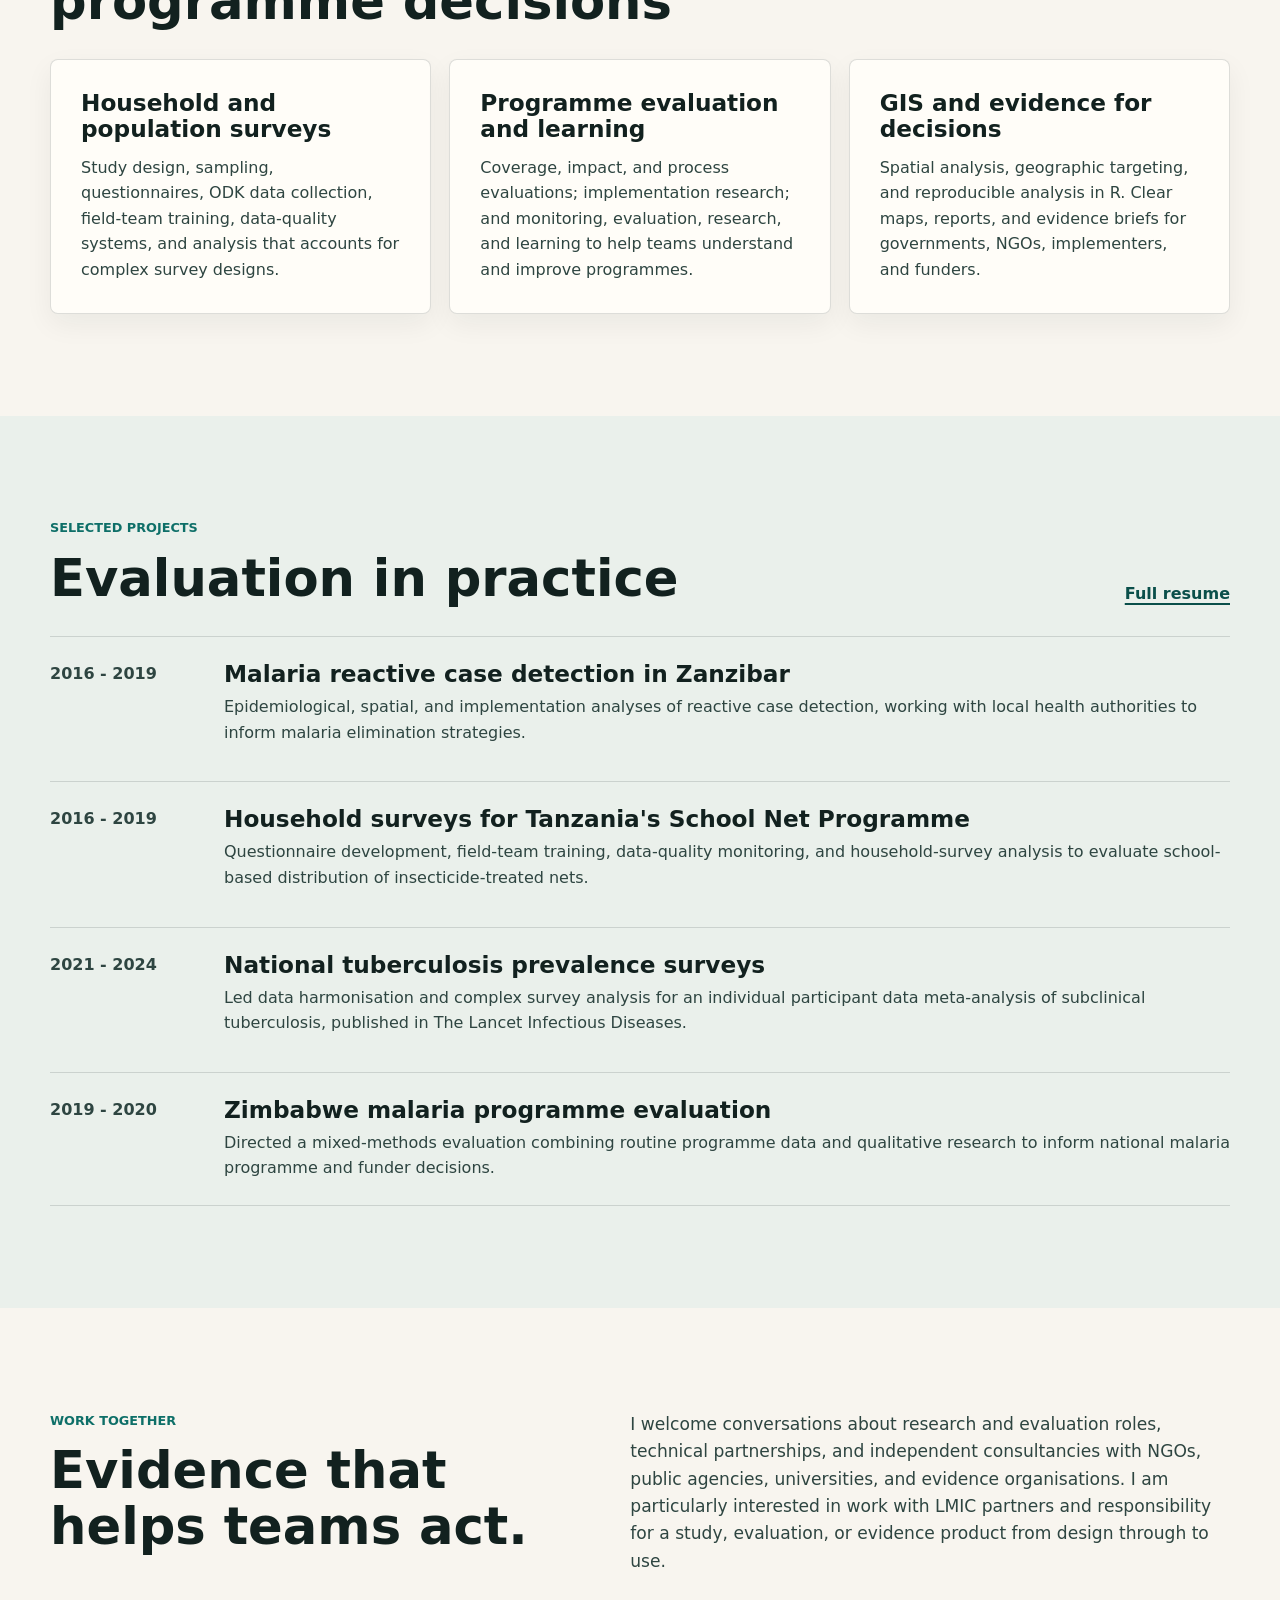
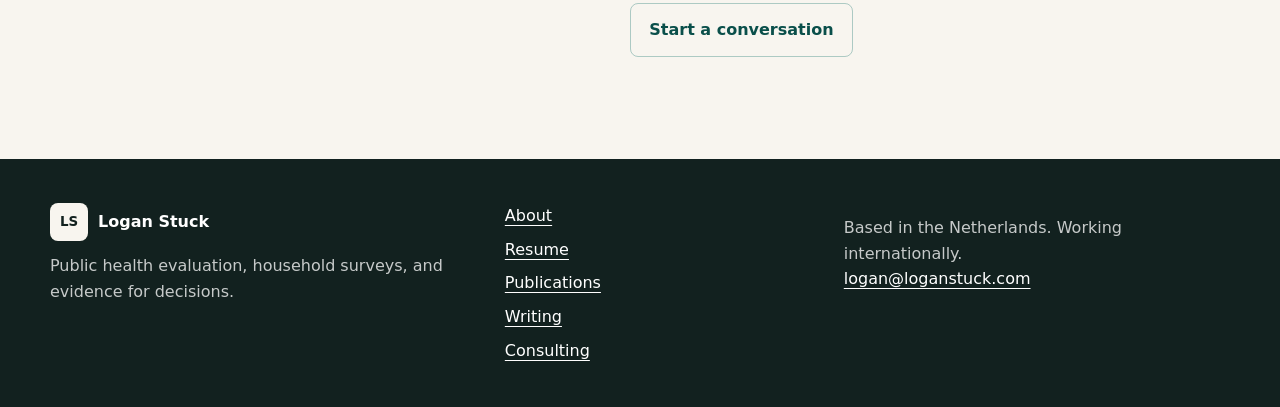
==== commit 4a65ff83: "Focus website on public health evaluation and household surveys" ====
--- a/index.html
+++ b/index.html
@@ -3,14 +3,14 @@
   <head>
     <meta charset="utf-8">
     <meta name="viewport" content="width=device-width, initial-scale=1">
-    <title>Logan Stuck | Public Health Evaluation, Epidemiology, and Data Science</title>
+    <title>Logan Stuck | Public Health Evaluation and Evidence Specialist</title>
     <meta
       name="description"
-      content="Logan Stuck is a public health evaluation and evidence specialist working across epidemiology, statistics, monitoring and evaluation, and data-informed decision support."
+      content="Logan Stuck is a public health evaluation and evidence specialist working with LMIC partners on household surveys, programme evaluation, epidemiology, GIS and evidence-informed decisions."
     >
     <link rel="canonical" href="https://loganstuck.com/">
     <link rel="icon" href="favicon.svg" type="image/svg+xml">
-    <link rel="stylesheet" href="assets/css/styles.css">
+    <link rel="stylesheet" href="assets/css/styles.css?v=f5e646c6effd">
   </head>
   <body>
     <a class="skip-link" href="#main">Skip to content</a>
@@ -42,12 +42,12 @@
             <p class="eyebrow">Public health evaluation and evidence specialist</p>
             <h1>Logan Stuck</h1>
             <p class="hero-lede">
-              I help research teams, public agencies, NGOs, and implementation partners turn
-              complex health data into rigorous evidence and practical decisions.
+              I work with public health and research partners to design household surveys,
+              evaluate programmes, and turn evidence into practical decisions.
             </p>
             <div class="hero-actions" aria-label="Primary actions">
               <a class="button button-primary" href="resume.html">View resume</a>
-              <a class="button button-secondary" href="consulting.html">Explore consulting</a>
+              <a class="button button-secondary" href="consulting.html">Work with me</a>
             </div>
           </div>
           <aside class="profile-panel" aria-label="Professional profile summary">
@@ -56,6 +56,7 @@
               <p class="panel-kicker">Current role</p>
               <p class="panel-title">Applied Statistician</p>
               <p class="panel-text">Wageningen University &amp; Research</p>
+              <p class="panel-text">2024 &ndash; February 2027</p>
             </div>
           </aside>
         </div>
@@ -64,18 +65,21 @@
       <section class="section section-light">
         <div class="container split-layout">
           <div>
-            <p class="eyebrow">Evidence with real-world use</p>
-            <h2>Statistics, epidemiology, and implementation-focused research.</h2>
+            <p class="eyebrow">Evidence for better programmes</p>
+            <h2>Household surveys. Programme evaluation. Shared decisions.</h2>
           </div>
           <div class="rich-text">
             <p>
-              Logan works across global health, academic research, consulting, and applied analytics,
-              with a focus on program evaluation, study design, statistical modeling, and evidence
-              translation for decision-makers.
+              Logan is a public health evaluation and evidence specialist with a PhD in epidemiology
+              and a master's degree in biostatistics. His work brings together household surveys, monitoring
+              and evaluation, applied statistics, and GIS to assess how programmes reach people
+              and where they can improve.
             </p>
             <p>
-              His collaborations span the United States, the Netherlands, Ethiopia, Ghana, South
-              Africa, Tanzania, Uganda, Zanzibar, Zambia, and Zimbabwe.
+              His focus is programme evaluation with institutions and researchers in low- and
+              middle-income countries (LMICs). Malaria is his strongest subject area, alongside
+              experience in tuberculosis and broader global health. He has more than a year of
+              cumulative professional experience in sub-Saharan Africa, including living in Zanzibar.
             </p>
           </div>
         </div>
@@ -85,28 +89,28 @@
         <div class="container">
           <div class="section-heading">
             <p class="eyebrow">Core work</p>
-            <h2>Where evidence gets sharper</h2>
+            <h2>From study design to programme decisions</h2>
           </div>
           <div class="card-grid three">
             <article class="feature-card">
-              <h3>Program evaluation and MEL</h3>
+              <h3>Household and population surveys</h3>
               <p>
-                Evaluation frameworks, survey analysis, intervention assessment, and decision-ready
-                reporting for public health programs.
+                Study design, sampling, questionnaires, ODK data collection, field-team training,
+                data-quality systems, and analysis that accounts for complex survey designs.
               </p>
             </article>
             <article class="feature-card">
-              <h3>Epidemiology and modeling</h3>
+              <h3>Programme evaluation and learning</h3>
               <p>
-                Infectious disease analysis, clinical trial simulation, causal inference, survival
-                analysis, and study design.
+                Coverage, impact, and process evaluations; implementation research; and monitoring,
+                evaluation, research, and learning to help teams understand and improve programmes.
               </p>
             </article>
             <article class="feature-card">
-              <h3>Applied data science</h3>
+              <h3>GIS and evidence for decisions</h3>
               <p>
-                Statistical consulting, predictive modeling, reproducible analysis workflows, and
-                capacity-building workshops.
+                Spatial analysis, geographic targeting, and reproducible analysis in R. Clear maps,
+                reports, and evidence briefs for governments, NGOs, implementers, and funders.
               </p>
             </article>
           </div>
@@ -118,38 +122,48 @@
           <div class="section-heading section-heading-row">
             <div>
               <p class="eyebrow">Selected projects</p>
-              <h2>Recent evidence-generation work</h2>
+              <h2>Evaluation in practice</h2>
             </div>
             <a class="text-link" href="resume.html#projects">Full resume</a>
           </div>
           <div class="project-list">
             <article class="project-item">
-              <p class="project-year">2025 - Present</p>
-              <div>
-                <h3>SHIFT2HEALTH analytics support</h3>
-                <p>
-                  Statistical and data science support for a multi-country project studying behavioral,
-                  physiological, and environmental contributors to obesity in shift workers.
-                </p>
-              </div>
-            </article>
-            <article class="project-item">
-              <p class="project-year">2024 - Present</p>
-              <div>
-                <h3>Rift Valley fever vaccine trial modeling</h3>
-                <p>
-                  Trial feasibility modeling, power simulations, and statistical guidance for the
-                  LARISSA consortium and hRVFV-4s vaccine development.
+              <p class="project-year">2016 - 2019</p>
+              <div>
+                <h3>Malaria reactive case detection in Zanzibar</h3>
+                <p>
+                  Epidemiological, spatial, and implementation analyses of reactive case detection,
+                  working with local health authorities to inform malaria elimination strategies.
+                </p>
+              </div>
+            </article>
+            <article class="project-item">
+              <p class="project-year">2016 - 2019</p>
+              <div>
+                <h3>Household surveys for Tanzania's School Net Programme</h3>
+                <p>
+                  Questionnaire development, field-team training, data-quality monitoring, and
+                  household-survey analysis to evaluate school-based distribution of insecticide-treated nets.
                 </p>
               </div>
             </article>
             <article class="project-item">
               <p class="project-year">2021 - 2024</p>
               <div>
-                <h3>Subclinical tuberculosis IPD meta-analysis</h3>
-                <p>
-                  Led data harmonization and complex survey analysis for a Lancet Infectious Diseases
-                  study synthesizing national TB prevalence surveys.
+                <h3>National tuberculosis prevalence surveys</h3>
+                <p>
+                  Led data harmonisation and complex survey analysis for an individual participant
+                  data meta-analysis of subclinical tuberculosis, published in The Lancet Infectious Diseases.
+                </p>
+              </div>
+            </article>
+            <article class="project-item">
+              <p class="project-year">2019 - 2020</p>
+              <div>
+                <h3>Zimbabwe malaria programme evaluation</h3>
+                <p>
+                  Directed a mixed-methods evaluation combining routine programme data and
+                  qualitative research to inform national malaria programme and funder decisions.
                 </p>
               </div>
             </article>
@@ -160,16 +174,17 @@
       <section class="section">
         <div class="container split-layout">
           <div>
-            <p class="eyebrow">Writing</p>
-            <h2>Essays, teaching notes, and creative work.</h2>
+            <p class="eyebrow">Work together</p>
+            <h2>Evidence that helps teams act.</h2>
           </div>
           <div class="rich-text">
             <p>
-              Writing is coming soon, with room for reflections on ethics and decolonization in
-              global health, practical didactic material, and occasional fictional pieces around
-              global health and development.
-            </p>
-            <a class="button button-outline" href="writing.html">Visit writing</a>
+              I welcome conversations about research and evaluation roles, technical partnerships,
+              and independent consultancies with NGOs, public agencies, universities, and evidence
+              organisations. I am particularly interested in work with LMIC partners and responsibility
+              for a study, evaluation, or evidence product from design through to use.
+            </p>
+            <a class="button button-outline" href="mailto:logan@loganstuck.com">Start a conversation</a>
           </div>
         </div>
       </section>
@@ -182,7 +197,7 @@
             <span class="brand-mark">LS</span>
             <span>Logan Stuck</span>
           </a>
-          <p>Public health evaluation, epidemiology, and data science.</p>
+          <p>Public health evaluation, household surveys, and evidence for decisions.</p>
         </div>
         <div class="footer-links" aria-label="Footer navigation">
           <a href="about.html">About</a>
--- a/assets/css/styles.css
+++ b/assets/css/styles.css
@@ -196,7 +196,9 @@
   text-transform: uppercase;
 }
 
-.hero .eyebrow {
+.hero .eyebrow,
+.hero .panel-kicker,
+.page-hero .panel-kicker {
   color: #9fe0d5;
 }
 
